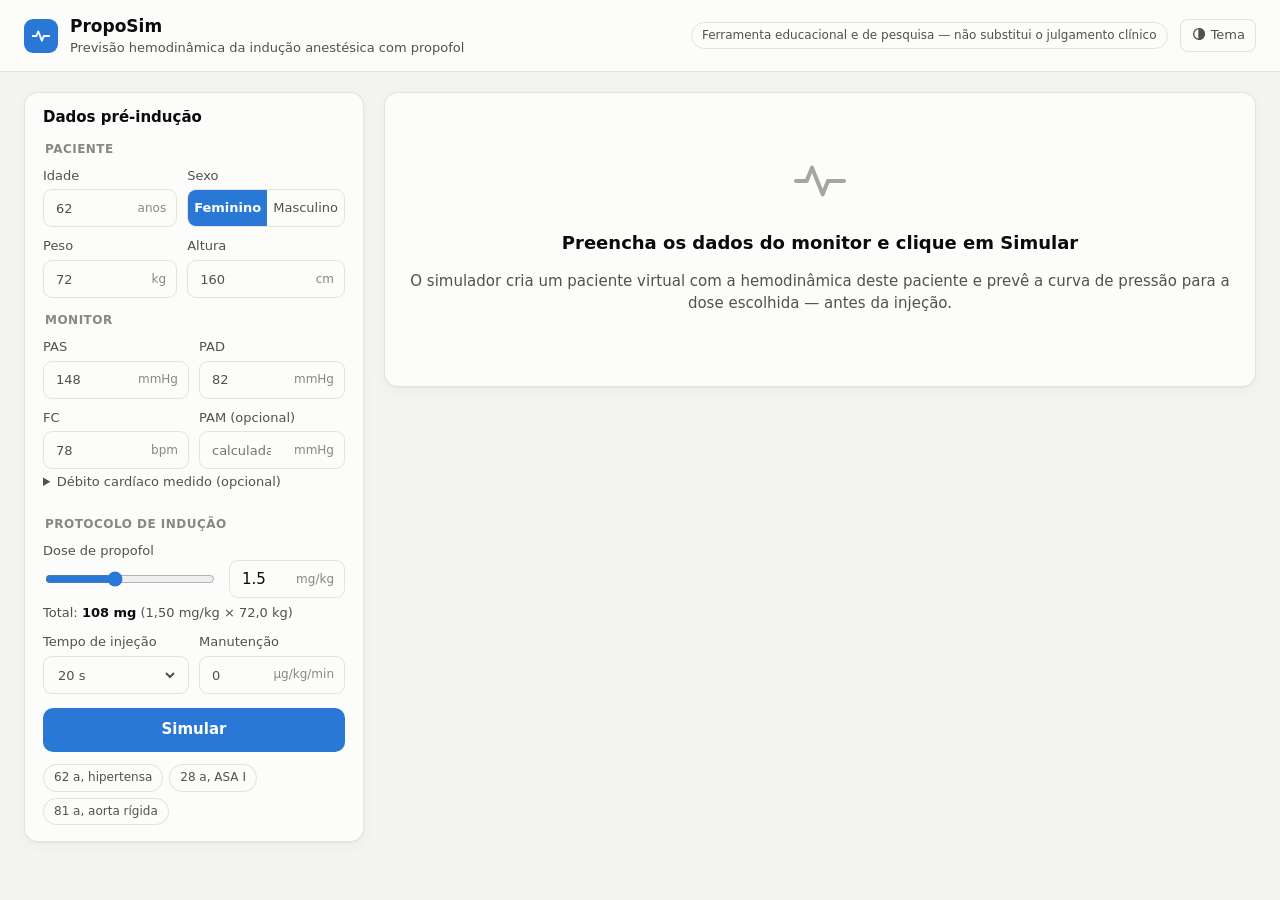
==== app/index.html @ cabe41b4 "Plataforma web PropoSim para uso clínico - plataforma(): servidor local (HTTP.jl, só 127.0.0.1) com " ====
<!doctype html>
<html lang="pt-BR">
<head>
<meta charset="utf-8">
<meta name="viewport" content="width=device-width, initial-scale=1">
<title>PropoSim — Indução com Propofol</title>
<style>
:root {
  color-scheme: light;
  --bg: #f4f5f2; --surface: #fcfcfb; --surface-2: #f0efec; --border: rgba(11,11,11,.10);
  --ink: #0b0b0b; --ink-2: #52514e; --muted: #898781; --grid: #e1e0d9; --axis: #c3c2b7;
  --s1: #2a78d6; --s2: #eb6834; --s3: #1baf7a; --s4: #6250d6; --band: rgba(42,120,214,.16);
  --band-pa: rgba(137,135,129,.16);
  --good: #0ca30c; --good-ink: #006300; --warn: #fab219; --warn-ink: #8a5a00; --serious: #ec835a;
  --crit: #d03b3b; --crit-ink: #a12424; --accent: #2a78d6; --accent-ink: #ffffff;
  --good-bg: rgba(12,163,12,.08); --warn-bg: rgba(250,178,25,.14); --crit-bg: rgba(208,59,59,.09);
  --shadow: 0 1px 2px rgba(0,0,0,.04), 0 4px 16px rgba(0,0,0,.04);
}
@media (prefers-color-scheme: dark) {
  :root:not([data-theme="light"]) {
    color-scheme: dark;
    --bg: #0d0d0d; --surface: #1a1a19; --surface-2: #232321; --border: rgba(255,255,255,.10);
    --ink: #f0efec; --ink-2: #c3c2b7; --muted: #898781; --grid: #2c2c2a; --axis: #383835;
    --s1: #3987e5; --s2: #d95926; --s3: #199e70; --s4: #9085e9; --band: rgba(57,135,229,.22);
    --band-pa: rgba(195,194,183,.10);
    --good-ink: #0ca30c; --warn-ink: #fab219; --crit-ink: #e66767; --accent: #3987e5;
    --good-bg: rgba(12,163,12,.14); --warn-bg: rgba(250,178,25,.12); --crit-bg: rgba(208,59,59,.16);
    --shadow: none;
  }
}
:root[data-theme="dark"] {
  color-scheme: dark;
  --bg: #0d0d0d; --surface: #1a1a19; --surface-2: #232321; --border: rgba(255,255,255,.10);
  --ink: #f0efec; --ink-2: #c3c2b7; --muted: #898781; --grid: #2c2c2a; --axis: #383835;
  --s1: #3987e5; --s2: #d95926; --s3: #199e70; --s4: #9085e9; --band: rgba(57,135,229,.22);
  --band-pa: rgba(195,194,183,.10);
  --good-ink: #0ca30c; --warn-ink: #fab219; --crit-ink: #e66767; --accent: #3987e5;
  --good-bg: rgba(12,163,12,.14); --warn-bg: rgba(250,178,25,.12); --crit-bg: rgba(208,59,59,.16);
  --shadow: none;
}
* { box-sizing: border-box; }
html, body { margin: 0; background: var(--bg); color: var(--ink);
  font: 15px/1.45 system-ui, -apple-system, "Segoe UI", Roboto, sans-serif; }
button, input, select { font: inherit; color: inherit; }
header.top { display: flex; align-items: center; gap: 12px; padding: 14px 24px;
  background: var(--surface); border-bottom: 1px solid var(--border); position: sticky; top: 0; z-index: 5; }
.logo { width: 34px; height: 34px; border-radius: 9px; background: var(--accent); display: grid; place-items: center; flex: none; }
.logo svg { width: 22px; height: 22px; }
header.top h1 { font-size: 17px; margin: 0; font-weight: 650; }
header.top .sub { font-size: 13px; color: var(--ink-2); }
.badge { margin-left: auto; font-size: 12px; color: var(--ink-2); border: 1px solid var(--border);
  padding: 4px 10px; border-radius: 999px; white-space: nowrap; }
.icon-btn { border: 1px solid var(--border); background: var(--surface); border-radius: 8px; padding: 6px 10px;
  cursor: pointer; color: var(--ink-2); font-size: 13px; }
.icon-btn:hover { background: var(--surface-2); }
.layout { display: grid; grid-template-columns: 340px minmax(0, 1fr); gap: 20px; padding: 20px 24px 40px;
  max-width: 1480px; margin: 0 auto; }
@media (max-width: 980px) { .layout { grid-template-columns: 1fr; padding: 16px; } .badge { display: none; }
  header.top { padding: 12px 16px; } .tema-txt { display: none; } #tema { margin-left: auto; } }
.card { background: var(--surface); border: 1px solid var(--border); border-radius: 14px; box-shadow: var(--shadow); }
.card > .hd { padding: 14px 18px 0; display: flex; align-items: baseline; gap: 10px; flex-wrap: wrap; }
.card > .hd h2 { font-size: 15px; margin: 0; font-weight: 650; }
.card > .hd .hint { font-size: 13px; color: var(--ink-2); }
.card > .bd { padding: 12px 18px 16px; }
aside.form { position: sticky; top: 78px; align-self: start; }
@media (max-width: 980px) { aside.form { position: static; } }
fieldset { border: 0; margin: 0 0 14px; padding: 0; }
legend { font-size: 12px; font-weight: 650; letter-spacing: .04em; text-transform: uppercase; color: var(--muted);
  margin-bottom: 8px; }
.grid2 { display: grid; grid-template-columns: 1fr 1fr; gap: 10px; }
label.f { display: flex; flex-direction: column; gap: 4px; font-size: 13px; color: var(--ink-2); }
.inp { display: flex; align-items: center; border: 1px solid var(--border); border-radius: 9px; background: var(--surface);
  padding: 0 10px; height: 38px; }
.inp:focus-within { outline: 2px solid var(--accent); outline-offset: -1px; }
.inp input, .inp select { border: 0; outline: 0; background: transparent; width: 100%; min-width: 0; height: 36px; }
.inp .u { color: var(--muted); font-size: 12px; padding-left: 6px; white-space: nowrap; }
.seg { display: grid; grid-template-columns: 1fr 1fr; border: 1px solid var(--border); border-radius: 9px; overflow: hidden; height: 38px; }
.seg button { border: 0; background: transparent; cursor: pointer; color: var(--ink-2); }
.seg button[aria-pressed="true"] { background: var(--accent); color: var(--accent-ink); font-weight: 600; }
.dose-row { display: flex; align-items: center; gap: 12px; }
.dose-row input[type=range] { flex: 1; accent-color: var(--accent); }
.dose-total { font-size: 13px; color: var(--ink-2); margin-top: 6px; }
.dose-total b { color: var(--ink); }
details.opt summary { cursor: pointer; font-size: 13px; color: var(--ink-2); margin: 4px 0 10px; }
.btn { width: 100%; height: 44px; border: 0; border-radius: 10px; background: var(--accent); color: var(--accent-ink);
  font-weight: 650; cursor: pointer; font-size: 15px; display: flex; align-items: center; justify-content: center; gap: 8px; }
.btn:hover { filter: brightness(1.05); }
.btn:disabled { opacity: .6; cursor: progress; }
.chips { display: flex; flex-wrap: wrap; gap: 6px; margin-top: 12px; }
.chip { border: 1px solid var(--border); background: var(--surface); border-radius: 999px; padding: 4px 10px;
  font-size: 12px; cursor: pointer; color: var(--ink-2); }
.chip:hover { background: var(--surface-2); }
.err { display: none; margin-top: 10px; padding: 10px 12px; border-radius: 9px; background: var(--crit-bg);
  color: var(--crit-ink); font-size: 13px; }
main { display: flex; flex-direction: column; gap: 16px; min-width: 0; }
.empty { padding: 56px 24px; text-align: center; color: var(--ink-2); }
.empty svg { width: 64px; height: 64px; opacity: .5; }
.empty h2 { color: var(--ink); font-size: 18px; margin: 10px 0 6px; }
.risk { display: flex; gap: 16px; align-items: center; padding: 16px 18px; border-radius: 14px; border: 1px solid var(--border); }
.risk.BAIXO { background: var(--good-bg); } .risk.MODERADO { background: var(--warn-bg); } .risk.ALTO { background: var(--crit-bg); }
.risk .ic { width: 46px; height: 46px; border-radius: 50%; display: grid; place-items: center; flex: none; }
.risk.BAIXO .ic { background: var(--good); } .risk.MODERADO .ic { background: var(--warn); } .risk.ALTO .ic { background: var(--crit); }
.risk .ic svg { width: 26px; height: 26px; }
.risk .lbl { font-size: 12px; text-transform: uppercase; letter-spacing: .05em; color: var(--ink-2); font-weight: 650; }
.risk .lvl { font-size: 22px; font-weight: 700; }
.risk.BAIXO .lvl { color: var(--good-ink); } .risk.MODERADO .lvl { color: var(--warn-ink); } .risk.ALTO .lvl { color: var(--crit-ink); }
.risk .txt { font-size: 15px; color: var(--ink); }
.risk .txt small { display: block; color: var(--ink-2); font-size: 13px; margin-top: 2px; }
.tiles { display: grid; grid-template-columns: repeat(5, minmax(0, 1fr)); gap: 12px; }
@media (max-width: 1200px) { .tiles { grid-template-columns: repeat(3, minmax(0, 1fr)); } }
@media (max-width: 560px) { .tiles { grid-template-columns: repeat(2, minmax(0, 1fr)); } }
.tile { background: var(--surface); border: 1px solid var(--border); border-radius: 12px; padding: 12px 14px; box-shadow: var(--shadow); }
.tile .k { font-size: 12px; color: var(--ink-2); }
.tile .v { font-size: 24px; font-weight: 650; margin-top: 2px; }
.tile .v small { font-size: 13px; font-weight: 500; color: var(--ink-2); }
.tile .s { font-size: 12px; color: var(--muted); margin-top: 2px; }
.loading-dots::after { content: "…"; animation: blink 1s infinite; }
@keyframes blink { 50% { opacity: .2; } }
.legend { display: flex; flex-wrap: wrap; gap: 14px; font-size: 12px; color: var(--ink-2); margin: 2px 0 6px; }
.legend span { display: inline-flex; align-items: center; gap: 6px; }
.sw { width: 14px; height: 3px; border-radius: 2px; display: inline-block; }
.sw.box { height: 10px; border-radius: 2px; }
.sw.dash { background: repeating-linear-gradient(90deg, currentColor 0 4px, transparent 4px 7px) !important; height: 2px; }
.chart { position: relative; width: 100%; }
.chart svg { display: block; width: 100%; overflow: visible; }
.tip { position: absolute; pointer-events: none; background: var(--surface); border: 1px solid var(--border);
  border-radius: 8px; padding: 8px 10px; font-size: 12px; box-shadow: 0 4px 16px rgba(0,0,0,.12); display: none;
  white-space: nowrap; z-index: 3; }
.tip b { font-weight: 650; } .tip .row { display: flex; align-items: center; gap: 6px; }
.grid2c { display: grid; grid-template-columns: 1fr 1fr; gap: 16px; }
@media (max-width: 760px) { .grid2c { grid-template-columns: 1fr; } }
table.doses { width: 100%; border-collapse: collapse; font-size: 13px; font-variant-numeric: tabular-nums; }
table.doses th { text-align: right; font-weight: 600; color: var(--ink-2); padding: 6px 8px; border-bottom: 1px solid var(--border); }
table.doses th:first-child, table.doses td:first-child { text-align: left; }
table.doses td { text-align: right; padding: 6px 8px; border-bottom: 1px solid var(--border); }
table.doses tr.sel td { background: var(--surface-2); font-weight: 600; }
table.doses tbody tr { cursor: pointer; } table.doses tbody tr:hover td { background: var(--surface-2); }
.pill { display: inline-flex; align-items: center; gap: 5px; font-size: 12px; font-weight: 600; }
.pill i { width: 8px; height: 8px; border-radius: 50%; display: inline-block; }
.pill.BAIXO i { background: var(--good); } .pill.MODERADO i { background: var(--warn); } .pill.ALTO i { background: var(--crit); }
.window { padding: 10px 12px; border-radius: 9px; background: var(--surface-2); font-size: 14px; margin-bottom: 10px; }
.mech { display: grid; grid-template-columns: repeat(3, minmax(0, 1fr)); gap: 10px; margin-bottom: 10px; }
@media (max-width: 760px) { .mech { grid-template-columns: 1fr; } }
.mech > div { border: 1px solid var(--border); border-radius: 10px; padding: 10px 12px; }
.mech .k { font-size: 12px; color: var(--ink-2); display: flex; align-items: center; gap: 6px; }
.mech .v { font-size: 20px; font-weight: 650; }
.mech .d { font-size: 12px; color: var(--muted); }
dl.params { display: grid; grid-template-columns: repeat(auto-fill, minmax(210px, 1fr)); gap: 8px 18px; margin: 0; font-size: 13px; }
dl.params div { display: flex; justify-content: space-between; gap: 8px; border-bottom: 1px dashed var(--border); padding: 4px 0; }
dl.params dt { color: var(--ink-2); } dl.params dd { margin: 0; font-weight: 600; font-variant-numeric: tabular-nums; }
.disclaimer { font-size: 12px; color: var(--ink-2); line-height: 1.5; }
.actions { display: flex; gap: 8px; flex-wrap: wrap; }
.hidden { display: none !important; }
.spin { width: 16px; height: 16px; border: 2px solid rgba(255,255,255,.4); border-top-color: #fff; border-radius: 50%;
  animation: rot .8s linear infinite; }
@keyframes rot { to { transform: rotate(360deg); } }
@media print {
  header.top .icon-btn, aside.form, .actions, .chips { display: none !important; }
  .layout { grid-template-columns: 1fr; padding: 0; }
  body { background: #fff; } .card, .tile { box-shadow: none; break-inside: avoid; }
}
</style>
</head>
<body>
<header class="top">
  <div class="logo" aria-hidden="true">
    <svg viewBox="0 0 24 24" fill="none" stroke="#fff" stroke-width="2" stroke-linecap="round" stroke-linejoin="round">
      <path d="M3 12h4l2-5 4 10 2-5h6"/></svg>
  </div>
  <div>
    <h1>PropoSim</h1>
    <div class="sub">Previsão hemodinâmica da indução anestésica com propofol</div>
  </div>
  <span class="badge">Ferramenta educacional e de pesquisa — não substitui o julgamento clínico</span>
  <button class="icon-btn" id="tema" title="Alternar tema claro/escuro" aria-label="Alternar tema claro/escuro">
    <svg viewBox="0 0 24 24" width="16" height="16" style="vertical-align:-3px" fill="none" stroke="currentColor" stroke-width="2">
      <circle cx="12" cy="12" r="8"/><path d="M12 4a8 8 0 0 1 0 16z" fill="currentColor"/></svg><span class="tema-txt"> Tema</span></button>
</header>

<div class="layout">
  <aside class="form card">
    <div class="hd"><h2>Dados pré-indução</h2></div>
    <form class="bd" id="form" autocomplete="off">
      <fieldset>
        <legend>Paciente</legend>
        <div class="grid2">
          <label class="f">Idade<div class="inp"><input id="idade" type="number" inputmode="decimal" min="18" max="95" step="1" value="62"><span class="u">anos</span></div></label>
          <label class="f">Sexo<div class="seg" role="group" aria-label="Sexo">
            <button type="button" data-sexo="F" aria-pressed="true">Feminino</button>
            <button type="button" data-sexo="M" aria-pressed="false">Masculino</button></div></label>
          <label class="f">Peso<div class="inp"><input id="peso" type="number" inputmode="decimal" min="35" max="200" step="0.5" value="72"><span class="u">kg</span></div></label>
          <label class="f">Altura<div class="inp"><input id="altura" type="number" inputmode="decimal" min="130" max="215" step="1" value="160"><span class="u">cm</span></div></label>
        </div>
      </fieldset>
      <fieldset>
        <legend>Monitor</legend>
        <div class="grid2">
          <label class="f">PAS<div class="inp"><input id="pas" type="number" inputmode="decimal" min="60" max="250" value="148"><span class="u">mmHg</span></div></label>
          <label class="f">PAD<div class="inp"><input id="pad" type="number" inputmode="decimal" min="30" max="150" value="82"><span class="u">mmHg</span></div></label>
          <label class="f">FC<div class="inp"><input id="fc" type="number" inputmode="decimal" min="35" max="160" value="78"><span class="u">bpm</span></div></label>
          <label class="f">PAM (opcional)<div class="inp"><input id="pam" type="number" inputmode="decimal" placeholder="calculada"><span class="u">mmHg</span></div></label>
        </div>
        <details class="opt"><summary>Débito cardíaco medido (opcional)</summary>
          <label class="f">DC<div class="inp"><input id="dc" type="number" inputmode="decimal" step="0.1" placeholder="estimado pela idade e superfície corporal"><span class="u">L/min</span></div></label>
        </details>
      </fieldset>
      <fieldset>
        <legend>Protocolo de indução</legend>
        <label class="f">Dose de propofol</label>
        <div class="dose-row">
          <input id="doseR" type="range" min="0.5" max="3" step="0.05" value="1.5" aria-label="Dose em mg/kg">
          <div class="inp" style="width:116px"><input id="dose" type="number" step="0.05" min="0.25" max="4" value="1.5"><span class="u">mg/kg</span></div>
        </div>
        <div class="dose-total" id="doseTotal"></div>
        <div class="grid2" style="margin-top:10px">
          <label class="f">Tempo de injeção<div class="inp"><select id="dur">
            <option value="10">10 s</option><option value="20" selected>20 s</option><option value="30">30 s</option>
            <option value="60">1 min</option><option value="120">2 min</option></select></div></label>
          <label class="f">Manutenção<div class="inp"><input id="manut" type="number" min="0" max="300" step="10" value="0"><span class="u">µg/kg/min</span></div></label>
        </div>
      </fieldset>
      <button class="btn" id="btn" type="submit"><span id="btnTxt">Simular</span></button>
      <div class="err" id="err" role="alert"></div>
      <div class="chips" aria-label="Exemplos">
        <button type="button" class="chip" data-ex="0">62 a, hipertensa</button>
        <button type="button" class="chip" data-ex="1">28 a, ASA I</button>
        <button type="button" class="chip" data-ex="2">81 a, aorta rígida</button>
      </div>
    </form>
  </aside>

  <main id="main">
    <section class="card empty" id="vazio">
      <svg viewBox="0 0 24 24" fill="none" stroke="currentColor" stroke-width="1.5" stroke-linecap="round" stroke-linejoin="round"><path d="M3 12h4l2-5 4 10 2-5h6"/></svg>
      <h2>Preencha os dados do monitor e clique em Simular</h2>
      <p>O simulador cria um paciente virtual com a hemodinâmica deste paciente e prevê a curva de pressão
        para a dose escolhida — antes da injeção.</p>
    </section>

    <div id="res" class="hidden" style="display:flex;flex-direction:column;gap:16px">
      <div class="risk" id="risk">
        <div class="ic" id="riskIc"></div>
        <div>
          <div class="lbl">Risco previsto de hipotensão</div>
          <div class="lvl" id="riskLvl"></div>
        </div>
        <div class="txt" id="riskTxt"></div>
      </div>

      <div class="tiles">
        <div class="tile"><div class="k">PAM: basal → mínima</div><div class="v" id="tNadir"></div><div class="s" id="tNadirS"></div></div>
        <div class="tile"><div class="k">Tempo com PAM &lt; 65</div><div class="v" id="t65"></div><div class="s" id="t65S"></div></div>
        <div class="tile"><div class="k">Chance de PAM &lt; 65</div><div class="v" id="p65"></div><div class="s">considerando a variabilidade entre pacientes</div></div>
        <div class="tile"><div class="k">Chance de PAM &lt; 55</div><div class="v" id="p55"></div><div class="s">limiar associado a lesão de órgãos</div></div>
        <div class="tile"><div class="k">Hipnose (BIS &lt; 60)</div><div class="v" id="tBis"></div><div class="s" id="tBisS"></div></div>
      </div>

      <section class="card">
        <div class="hd"><h2>Pressão arterial prevista</h2><span class="hint">20 minutos após o início do bolus · passe o mouse para ver os valores</span></div>
        <div class="bd">
          <div class="legend" id="legPA"></div>
          <div class="chart" id="chPA"></div>
        </div>
      </section>

      <div class="grid2c">
        <section class="card"><div class="hd"><h2>Frequência cardíaca</h2><span class="hint">bpm</span></div><div class="bd"><div class="chart" id="chFC"></div></div></section>
        <section class="card"><div class="hd"><h2>Débito cardíaco</h2><span class="hint">L/min</span></div><div class="bd"><div class="chart" id="chDC"></div></div></section>
        <section class="card"><div class="hd"><h2>Profundidade anestésica (BIS)</h2><span class="hint">faixa-alvo 40–60</span></div><div class="bd"><div class="chart" id="chBIS"></div></div></section>
        <section class="card"><div class="hd"><h2>Concentração de propofol</h2><span class="hint">µg/ml</span></div><div class="bd"><div class="legend" id="legCE"></div><div class="chart" id="chCE"></div></div></section>
      </div>

      <section class="card">
        <div class="hd"><h2>Comparar doses</h2><span class="hint">mesmo paciente, mesmo tempo de injeção · clique numa linha para simular</span></div>
        <div class="bd">
          <div id="dosesLoad" class="hint loading-dots">Calculando 11 doses</div>
          <div id="dosesOk" class="hidden">
            <div class="window" id="janela"></div>
            <div class="legend" id="legDose"></div>
            <div class="chart" id="chDose"></div>
            <table class="doses" id="tabDoses" style="margin-top:12px"><thead><tr>
              <th>Dose</th><th>Total</th><th>PAM mínima</th><th>Queda</th><th>PAM&lt;65</th><th>PAM&lt;55</th><th>BIS mín.</th><th>Risco</th>
            </tr></thead><tbody></tbody></table>
          </div>
        </div>
      </section>

      <section class="card">
        <div class="hd"><h2>Por que a pressão cai?</h2><span class="hint">os três efeitos do propofol no paciente virtual</span></div>
        <div class="bd">
          <div class="mech" id="mech"></div>
          <div class="legend" id="legMec"></div>
          <div class="chart" id="chMec"></div>
        </div>
      </section>

      <section class="card">
        <div class="hd"><h2>Paciente virtual</h2><span class="hint">parâmetros calibrados com os dados pré-indução</span></div>
        <div class="bd"><dl class="params" id="params"></dl></div>
      </section>

      <section class="card">
        <div class="bd">
          <div class="actions" style="margin-bottom:10px">
            <button class="icon-btn" id="print">Imprimir / salvar PDF</button>
            <button class="icon-btn" id="csv">Baixar curva (CSV)</button>
          </div>
          <p class="disclaimer"><b>Uso educacional e de pesquisa.</b> Modelo PK/PD (Schnider + Hill) acoplado a um
            Windkessel em malha fechada, calibrado com os dados acima. Ainda não validado com dados de pacientes;
            não considera opioides, laringoscopia, fluidos ou vasopressores. As chances de hipotensão refletem a
            variabilidade farmacológica entre pacientes. A decisão clínica é sempre do anestesiologista.</p>
        </div>
      </section>
    </div>
  </main>
</div>

<script>
"use strict";
const $ = id => document.getElementById(id);
const fmt = (x, d = 0) => x == null ? "—" : Number(x).toLocaleString("pt-BR", { minimumFractionDigits: d, maximumFractionDigits: d });
const css = v => getComputedStyle(document.documentElement).getPropertyValue(v).trim();

// ---------------------------------------------------------------- tema
(function () {
  let t = null; try { t = localStorage.getItem("proposim-tema"); } catch (e) {}
  if (t) document.documentElement.dataset.theme = t;
  $("tema").onclick = () => {
    const escuro = document.documentElement.dataset.theme === "dark" ||
      (!document.documentElement.dataset.theme && matchMedia("(prefers-color-scheme: dark)").matches);
    const novo = escuro ? "light" : "dark";
    document.documentElement.dataset.theme = novo;
    try { localStorage.setItem("proposim-tema", novo); } catch (e) {}
    if (ultimo) renderTudo();
  };
})();

// ---------------------------------------------------------------- formulário
let sexo = "F";
document.querySelectorAll("[data-sexo]").forEach(b => b.onclick = () => {
  sexo = b.dataset.sexo;
  document.querySelectorAll("[data-sexo]").forEach(o => o.setAttribute("aria-pressed", o === b));
});
function setSexo(s) { document.querySelector(`[data-sexo="${s}"]`).click(); }
function atualizaDose() {
  const d = +$("dose").value, p = +$("peso").value;
  $("doseTotal").innerHTML = p > 0 && d > 0 ? `Total: <b>${fmt(d * p)} mg</b> (${fmt(d, 2)} mg/kg × ${fmt(p, 1)} kg)` : "";
}
$("doseR").oninput = () => { $("dose").value = $("doseR").value; atualizaDose(); };
$("dose").oninput = () => { $("doseR").value = $("dose").value; atualizaDose(); };
$("peso").oninput = atualizaDose;
atualizaDose();

const EXEMPLOS = [
  { idade: 62, sexo: "F", peso: 72, altura: 160, pas: 148, pad: 82, fc: 78, dose: 1.5 },
  { idade: 28, sexo: "M", peso: 80, altura: 180, pas: 124, pad: 72, fc: 74, dose: 2.0 },
  { idade: 81, sexo: "M", peso: 64, altura: 168, pas: 168, pad: 76, fc: 64, dose: 1.5 },
];
document.querySelectorAll("[data-ex]").forEach(b => b.onclick = () => {
  const e = EXEMPLOS[+b.dataset.ex];
  for (const k of ["idade", "peso", "altura", "pas", "pad", "fc"]) $(k).value = e[k];
  $("pam").value = ""; $("dc").value = ""; $("dose").value = $("doseR").value = e.dose;
  setSexo(e.sexo); atualizaDose(); simular();
});

function coletar() {
  const v = id => $(id).value.trim();
  const p = { idade: v("idade"), sexo, peso: v("peso"), altura: v("altura"), pas: v("pas"), pad: v("pad"), fc: v("fc") };
  for (const k in p) if (p[k] === "") throw new Error("Preencha todos os campos do paciente e do monitor.");
  if (v("pam")) p.pam = v("pam");
  if (v("dc")) p.dc = v("dc");
  return { paciente: p, protocolo: { dose_mgkg: v("dose"), duracao_bolus_s: v("dur"), manutencao_ugkgmin: v("manut") || 0 } };
}

async function post(url, corpo) {
  const r = await fetch(url, { method: "POST", headers: { "Content-Type": "application/json" }, body: JSON.stringify(corpo) });
  const j = await r.json().catch(() => ({ erro: "Resposta inválida do servidor." }));
  if (!r.ok || j.erro) throw new Error(j.erro || "Erro no servidor.");
  return j;
}

// ---------------------------------------------------------------- simulação
let ultimo = null, inc = null, doses = null, pedido = 0;
$("form").onsubmit = e => { e.preventDefault(); simular(); };

async function simular() {
  const meu = ++pedido;
  $("err").style.display = "none";
  let corpo;
  try { corpo = coletar(); } catch (e) { mostraErro(e.message); return; }
  $("btn").disabled = true;
  $("btnTxt").innerHTML = '<span class="spin" style="display:inline-block;vertical-align:-3px"></span>&nbsp; Calculando…';
  try {
    const r = await post("/api/simular", corpo);
    if (meu !== pedido) return;
    ultimo = r; inc = null; doses = null; ultimo.corpo = corpo;
    $("vazio").classList.add("hidden"); $("res").classList.remove("hidden");
    $("dosesLoad").classList.remove("hidden"); $("dosesOk").classList.add("hidden");
    renderTudo();
  } catch (e) { if (meu === pedido) mostraErro(e.message); }
  finally { if (meu === pedido) { $("btn").disabled = false; $("btnTxt").textContent = "Simular"; } }
  if (meu !== pedido || !ultimo) return;
  try { const d = await post("/api/doses", corpo); if (meu === pedido) { doses = d; renderDoses(); } } catch (e) {}
  try { const i = await post("/api/incerteza", { ...corpo, n: 50 }); if (meu === pedido) { inc = i; renderTudo(); } } catch (e) {}
}
function mostraErro(m) { $("err").textContent = m; $("err").style.display = "block"; }

// ---------------------------------------------------------------- gráfico SVG
function ticks(a, b, n) {
  const span = b - a || 1, step0 = span / n, mag = Math.pow(10, Math.floor(Math.log10(step0)));
  const step = [1, 2, 2.5, 5, 10].map(m => m * mag).find(s => span / s <= n) || 10 * mag;
  const out = []; for (let v = Math.ceil(a / step) * step; v <= b + 1e-9; v += step) out.push(+v.toFixed(10));
  return out;
}
function nearest(xs, x) {
  let lo = 0, hi = xs.length - 1;
  while (hi - lo > 1) { const m = (lo + hi) >> 1; if (xs[m] < x) lo = m; else hi = m; }
  return Math.abs(xs[lo] - x) <= Math.abs(xs[hi] - x) ? lo : hi;
}
const NS = "http://www.w3.org/2000/svg";
function el(tag, attrs, parent) {
  const e = document.createElementNS(NS, tag);
  for (const k in attrs) e.setAttribute(k, attrs[k]);
  if (parent) parent.appendChild(e); return e;
}
function chart(box, cfg) {
  box.innerHTML = "";
  const W = Math.max(box.clientWidth, 280), H = cfg.h || 220, m = { l: 42, r: 14, t: 10, b: 30 };
  const svg = el("svg", { viewBox: `0 0 ${W} ${H}`, height: H, role: "img", "aria-label": cfg.aria || "" }, box);
  const all = [];
  (cfg.series || []).forEach(s => s.y.forEach(v => v != null && all.push(v)));
  (cfg.bands || []).forEach(b => { b.lo.forEach(v => v != null && all.push(v)); b.hi.forEach(v => v != null && all.push(v)); });
  (cfg.hlines || []).forEach(h => all.push(h.y));
  let y0 = cfg.yMin ?? Math.min(...all), y1 = cfg.yMax ?? Math.max(...all);
  if (cfg.yMin == null) y0 -= (y1 - y0) * 0.06; if (cfg.yMax == null) y1 += (y1 - y0) * 0.06;
  if (cfg.zero) y0 = Math.min(0, y0);
  const xs0 = cfg.xMin, xs1 = cfg.xMax;
  const X = v => m.l + (v - xs0) / (xs1 - xs0) * (W - m.l - m.r);
  const Y = v => H - m.b - (v - y0) / (y1 - y0) * (H - m.t - m.b);
  const g = el("g", {}, svg);
  for (const v of ticks(y0, y1, 5)) {
    el("line", { x1: m.l, x2: W - m.r, y1: Y(v), y2: Y(v), stroke: css("--grid"), "stroke-width": 1 }, g);
    el("text", { x: m.l - 6, y: Y(v) + 4, "text-anchor": "end", "font-size": 11, fill: css("--muted") }, g).textContent = fmt(v, cfg.yDec || 0);
  }
  for (const v of ticks(xs0, xs1, 8)) {
    el("text", { x: X(v), y: H - m.b + 16, "text-anchor": "middle", "font-size": 11, fill: css("--muted") }, g).textContent = fmt(v, cfg.xDec || 0);
  }
  el("line", { x1: m.l, x2: W - m.r, y1: H - m.b, y2: H - m.b, stroke: css("--axis") }, g);
  if (cfg.xLabel) el("text", { x: W - m.r, y: H - 2, "text-anchor": "end", "font-size": 11, fill: css("--ink-2") }, g).textContent = cfg.xLabel;
  (cfg.vbands || []).forEach(v => {
    el("rect", { x: X(v.x0), y: m.t, width: Math.max(X(v.x1) - X(v.x0), 0), height: H - m.t - m.b, fill: v.color, opacity: v.op || .12 }, g);
  });
  (cfg.hbands || []).forEach(v => {
    el("rect", { x: m.l, y: Y(v.y1), width: W - m.l - m.r, height: Y(v.y0) - Y(v.y1), fill: v.color, opacity: v.op || .12 }, g);
  });
  (cfg.bands || []).forEach(b => {
    let d = "", d2 = "";
    b.x.forEach((x, i) => { if (b.hi[i] != null) d += (d ? "L" : "M") + X(x) + "," + Y(b.hi[i]); });
    for (let i = b.x.length - 1; i >= 0; i--) if (b.lo[i] != null) d2 += "L" + X(b.x[i]) + "," + Y(b.lo[i]);
    el("path", { d: d + d2 + "Z", fill: b.color, stroke: "none" }, g);
  });
  (cfg.hlines || []).forEach(h => {
    el("line", { x1: m.l, x2: W - m.r, y1: Y(h.y), y2: Y(h.y), stroke: h.color, "stroke-width": 1.4, "stroke-dasharray": "5 4" }, g);
    if (h.label) el("text", { x: W - m.r - 2, y: Y(h.y) - 4, "text-anchor": "end", "font-size": 11, fill: css("--ink-2") }, g).textContent = h.label;
  });
  const clip = "c" + Math.random().toString(36).slice(2);
  el("rect", { x: m.l, y: m.t - 4, width: W - m.l - m.r, height: H - m.t - m.b + 8 }, el("clipPath", { id: clip }, svg));
  (cfg.series || []).forEach(s => {
    let d = ""; s.x.forEach((x, i) => { if (s.y[i] != null) d += (d && s.y[i - 1] != null ? "L" : "M") + X(x).toFixed(1) + "," + Y(s.y[i]).toFixed(1); });
    el("path", { d, fill: "none", stroke: s.color, "stroke-width": s.w || 2, "stroke-linejoin": "round", "clip-path": `url(#${clip})`,
      ...(s.dash ? { "stroke-dasharray": s.dash } : {}) }, g);
    if (s.marks) s.x.forEach((x, i) => el("circle", { cx: X(x), cy: Y(s.y[i]), r: 4, fill: s.color, stroke: css("--surface"), "stroke-width": 2 }, g));
  });
  // hover: linha vertical + pontos + caixa com os valores
  const cross = el("line", { y1: m.t, y2: H - m.b, stroke: css("--axis"), "stroke-width": 1, visibility: "hidden" }, svg);
  const dots = (cfg.series || []).map(s => el("circle", { r: s.color === "transparent" ? 0 : 4, fill: s.color, stroke: css("--surface"), "stroke-width": 2, visibility: "hidden" }, svg));
  const tip = document.createElement("div"); tip.className = "tip"; box.appendChild(tip);
  const hit = el("rect", { x: m.l, y: 0, width: W - m.l - m.r, height: H, fill: "transparent" }, svg);
  hit.addEventListener("mousemove", ev => {
    const r = svg.getBoundingClientRect(), px = (ev.clientX - r.left) * W / r.width;
    const xv = xs0 + (px - m.l) / (W - m.l - m.r) * (xs1 - xs0);
    let linhas = [], xx = null;
    (cfg.series || []).forEach((s, k) => {
      const i = nearest(s.x, xv); if (s.y[i] == null) return;
      xx = xx ?? s.x[i];
      dots[k].setAttribute("cx", X(s.x[i])); dots[k].setAttribute("cy", Y(s.y[i])); dots[k].setAttribute("visibility", "visible");
      linhas.push(`<div class="row"><span class="sw" style="background:${s.color}"></span>${s.label}: <b>${fmt(s.y[i], s.dec ?? 0)}</b>${s.unit ? " " + s.unit : ""}</div>`);
    });
    (cfg.bands || []).filter(b => b.label).forEach(b => {
      const i = nearest(b.x, xv); if (b.lo[i] == null) return;
      linhas.push(`<div class="row"><span class="sw box" style="background:${b.color}"></span>${b.label}: <b>${fmt(b.lo[i])}–${fmt(b.hi[i])}</b></div>`);
    });
    if (xx == null) return;
    cross.setAttribute("x1", X(xx)); cross.setAttribute("x2", X(xx)); cross.setAttribute("visibility", "visible");
    tip.innerHTML = `<div style="color:var(--ink-2);margin-bottom:4px">${cfg.xTip ? cfg.xTip(xx) : fmt(xx, 1)}</div>` + linhas.join("");
    tip.style.display = "block";
    const bx = X(xx) * r.width / W, tw = tip.offsetWidth;
    tip.style.left = (bx + 14 + tw > r.width ? bx - tw - 14 : bx + 14) + "px";
    tip.style.top = "8px";
  });
  hit.addEventListener("mouseleave", () => { tip.style.display = "none"; cross.setAttribute("visibility", "hidden"); dots.forEach(d => d.setAttribute("visibility", "hidden")); });
  if (cfg.onclick) { hit.style.cursor = "pointer"; hit.addEventListener("click", ev => {
    const r = svg.getBoundingClientRect(), px = (ev.clientX - r.left) * W / r.width;
    cfg.onclick(xs0 + (px - m.l) / (W - m.l - m.r) * (xs1 - xs0)); }); }
}
function legenda(box, itens) {
  box.innerHTML = itens.map(i => `<span><span class="sw ${i.tipo || ""}" style="background:${i.cor};color:${i.cor}"></span>${i.txt}</span>`).join("");
}

// ---------------------------------------------------------------- renderização
const ICONES = {
  BAIXO: '<svg viewBox="0 0 24 24" fill="none" stroke="#fff" stroke-width="3" stroke-linecap="round" stroke-linejoin="round"><path d="M5 12l5 5 9-10"/></svg>',
  MODERADO: '<svg viewBox="0 0 24 24" fill="none" stroke="#fff" stroke-width="3" stroke-linecap="round"><path d="M12 6v8M12 18h.01"/></svg>',
  ALTO: '<svg viewBox="0 0 24 24" fill="none" stroke="#fff" stroke-width="3" stroke-linecap="round"><path d="M12 6v8M12 18h.01"/></svg>',
};
const minTip = x => `${fmt(x, 1)} min após o bolus`;

function renderTudo() {
  const r = ultimo, mt = r.metricas, b = r.batimentos, s = r.sinais, v = r.virtual;
  const xmax = Math.max(...b.t);
  // risco
  $("risk").className = "risk " + mt.risco;
  $("riskIc").innerHTML = ICONES[mt.risco];
  $("riskLvl").textContent = mt.risco[0] + mt.risco.slice(1).toLowerCase();
  const dose = r.corpo.protocolo;
  $("riskTxt").innerHTML = `Com <b>${fmt(+dose.dose_mgkg, 2)} mg/kg (${fmt(r.dose_mg)} mg)</b>, a PAM prevista cai de
    <b>${fmt(mt.pam_basal)}</b> para <b>${fmt(mt.pam_nadir)} mmHg</b> em ${fmt(mt.t_nadir, 1)} min (−${fmt(mt.queda_pct)}%).
    <small>${mt.risco === "ALTO" ? "A curva típica cruza 55 mmHg." : mt.risco === "MODERADO"
      ? "Queda acima de 30% ou PAM abaixo de 65 mmHg por pelo menos 1 minuto." : "A curva típica fica acima de 65 mmHg, com queda menor que 30%."}
      ${inc ? ` Considerando a variabilidade entre pacientes, a PAM mínima fica entre ${fmt(inc.nadir_p05)} e ${fmt(inc.nadir_p95)} mmHg em 90% dos casos.` : ""}</small>`;
  // blocos
  $("tNadir").innerHTML = `${fmt(mt.pam_basal)} → ${fmt(mt.pam_nadir)} <small>mmHg</small>`;
  $("tNadirS").textContent = `em ${fmt(mt.t_nadir, 1)} min · PA mínima ${fmt(mt.pas_nadir)}/${fmt(mt.pad_nadir)}`;
  $("t65").innerHTML = `${fmt(mt.min_abaixo_65, 1)} <small>min</small>`;
  $("t65S").textContent = mt.min_abaixo_55 > 0 ? `${fmt(mt.min_abaixo_55, 1)} min abaixo de 55 mmHg` : "nenhum minuto abaixo de 55 mmHg";
  $("p65").innerHTML = inc ? `${fmt(100 * inc.prob65)}<small>%</small>` : '<small class="loading-dots">calculando</small>';
  $("p55").innerHTML = inc ? `${fmt(100 * inc.prob55)}<small>%</small>` : '<small class="loading-dots">calculando</small>';
  $("tBis").innerHTML = mt.t_hipnose != null ? `${fmt(mt.t_hipnose, 1)} <small>min</small>` : "não atingida";
  $("tBisS").textContent = `BIS mínimo ${fmt(mt.bis_min)} · ${fmt(mt.tempo_hipnose, 1)} min abaixo de 60`;

  // PA
  const S1 = css("--s1"), S2 = css("--s2"), S3 = css("--s3"), S4 = css("--s4");
  const bands = [{ x: b.t, lo: b.pad, hi: b.pas, color: css("--band-pa") }];
  const leg = [{ cor: S1, txt: "PAM prevista" }, { cor: css("--band-pa"), tipo: "box", txt: "PAS–PAD" }];
  if (inc) { bands.push({ x: inc.t, lo: inc.p05, hi: inc.p95, color: css("--band"), label: "PAM, faixa 90%" });
    leg.push({ cor: css("--band"), tipo: "box", txt: "faixa de 90% (variabilidade entre pacientes)" }); }
  leg.push({ cor: css("--serious"), tipo: "dash", txt: "65 mmHg" }, { cor: css("--crit"), tipo: "dash", txt: "55 mmHg" });
  legenda($("legPA"), leg);
  chart($("chPA"), { h: 300, xMin: Math.min(...b.t), xMax: xmax, xLabel: "minutos após o início do bolus", xTip: minTip,
    yMin: Math.min(40, ...b.pad.filter(x => x != null)) - 2, aria: "Curva de pressão arterial prevista",
    bands, series: [{ x: b.t, y: b.pam, color: S1, label: "PAM", unit: "mmHg", w: 2.5 },
                    { x: b.t, y: b.pas, color: "transparent", label: "PAS", unit: "mmHg" },
                    { x: b.t, y: b.pad, color: "transparent", label: "PAD", unit: "mmHg" }],
    hlines: [{ y: 65, color: css("--serious"), label: "65" }, { y: 55, color: css("--crit"), label: "55" }] });
  chart($("chFC"), { xMin: b.t[0], xMax: xmax, xTip: minTip, series: [{ x: b.t, y: b.fc, color: S1, label: "FC", unit: "bpm" }] });
  chart($("chDC"), { xMin: b.t[0], xMax: xmax, xTip: minTip, zero: true, yDec: 1, series: [{ x: b.t, y: b.dc, color: S1, label: "DC", unit: "L/min", dec: 2 }] });
  chart($("chBIS"), { xMin: s.t[0], xMax: xmax, xTip: minTip, yMin: 0, yMax: 100, hbands: [{ y0: 40, y1: 60, color: css("--muted"), op: .14 }],
    series: [{ x: s.t, y: s.bis, color: S1, label: "BIS" }] });
  const ceMax = Math.max(6, 1.4 * Math.max(...s.ceb));
  legenda($("legCE"), [{ cor: S1, txt: "plasma" }, { cor: S2, txt: "cérebro (hipnose)" }, { cor: S3, txt: "vasos (pressão)" }]);
  chart($("chCE"), { xMin: s.t[0], xMax: xmax, xTip: minTip, yMin: 0, yMax: ceMax, yDec: 0,
    series: [{ x: s.t, y: s.cp.map(c => Math.min(c, ceMax)), color: S1, label: "plasma", unit: "µg/ml", dec: 1 },
             { x: s.t, y: s.ceb, color: S2, label: "cérebro", unit: "µg/ml", dec: 1 },
             { x: s.t, y: s.ceh, color: S3, label: "vasos", unit: "µg/ml", dec: 1 }] });
  // mecanismos
  $("mech").innerHTML = [
    ["Vasodilatação", "resistência vascular", mt.tpr_nadir_pct, S1],
    ["Depressão miocárdica", "contratilidade", mt.contr_nadir_pct, S2],
    ["Venodilatação", "volume que enche o coração", mt.vest_nadir_pct, S3]].map(([t, d, p, c]) =>
    `<div><div class="k"><span class="sw" style="background:${c}"></span>${t}</div><div class="v">${p > 0 ? "+" : ""}${fmt(p)}%</div><div class="d">${d}, no momento da PAM mínima</div></div>`).join("");
  legenda($("legMec"), [{ cor: S1, txt: "resistência vascular" }, { cor: S2, txt: "contratilidade" }, { cor: S3, txt: "volume estressado" }]);
  chart($("chMec"), { xMin: s.t[0], xMax: xmax, xTip: minTip, xLabel: "minutos após o início do bolus",
    hlines: [{ y: 0, color: css("--axis") }],
    series: [{ x: s.t, y: s.tpr, color: S1, label: "resistência", unit: "%" },
             { x: s.t, y: s.contr, color: S2, label: "contratilidade", unit: "%" },
             { x: s.t, y: s.vest, color: S3, label: "volume estressado", unit: "%" }] });
  // paciente virtual
  const P = [["PA reproduzida", `${fmt(v.pas)}/${fmt(v.pad)} (PAM ${fmt(v.pam)})`],
    ["PA na aorta", `${fmt(v.pas_aorta)}/${fmt(v.pad_aorta)} mmHg`],
    ["Débito cardíaco", `${fmt(v.dc, 2)} L/min${v.dc_estimado ? " (estimado)" : ""}`],
    ["Volume sistólico", `${fmt(v.vs)} ml`],
    ["Resistência periférica (TPR)", `${fmt(v.tpr, 3)} mmHg·s/ml`],
    ["Complacência arterial (AC)", `${fmt(v.ac, 2)} ml/mmHg`],
    ["Constante τ = TPR·AC", `${fmt(v.tau, 2)} s`],
    ["C sistólica / diastólica", `${fmt(v.cs, 2)} / ${fmt(v.cd, 1)} ml/mmHg`],
    ["Pressão média de enchimento", `${fmt(v.pms, 1)} mmHg`],
    ["Volume circulante", `${fmt(v.volume)} ml`],
    ["Massa magra / sup. corporal", `${fmt(v.lbm, 1)} kg / ${fmt(v.bsa, 2)} m²`],
    ["Schnider V1 / V2 / Cl1", `${fmt(v.v1, 2)} L / ${fmt(v.v2, 1)} L / ${fmt(v.cl1, 2)} L/min`],
    ["Equilíbrio vascular (t½)", `${fmt(v.t12_vascular, 1)} min`],
    ["Calibração", v.convergiu ? "convergiu" : "não convergiu — interpretar com cautela"]];
  $("params").innerHTML = P.map(([k, x]) => `<div><dt>${k}</dt><dd>${x}</dd></div>`).join("");
  if (doses) renderDoses();
}

function renderDoses() {
  const d = doses, j = d.janela, atual = +ultimo.corpo.protocolo.dose_mgkg;
  $("dosesLoad").classList.add("hidden"); $("dosesOk").classList.remove("hidden");
  $("janela").innerHTML = j.existe
    ? `<b>Faixa de dose sugerida pelo modelo: ${fmt(j.dose_min, 2)} a ${fmt(j.dose_max, 2)} mg/kg</b>
       (${fmt(j.dose_min * +ultimo.corpo.paciente.peso)}–${fmt(j.dose_max * +ultimo.corpo.paciente.peso)} mg) —
       a menor dose leva o BIS abaixo de 60; a maior mantém a PAM mínima ≥ 65 mmHg.`
    : `<b>Nenhuma dose desta faixa produz hipnose mantendo a PAM ≥ 65 mmHg</b> com este tempo de injeção.
       Considere titular a dose, coindução, otimização volêmica ou vasopressor.`;
  const x = d.doses.map(o => o.dose), S1 = css("--s1");
  legenda($("legDose"), [{ cor: S1, txt: "PAM mínima prevista" }, { cor: css("--good"), tipo: "box", txt: "faixa sugerida" },
    { cor: css("--serious"), tipo: "dash", txt: "65 mmHg" }, { cor: css("--crit"), tipo: "dash", txt: "55 mmHg" }]);
  chart($("chDose"), { h: 220, xMin: x[0], xMax: x[x.length - 1], xDec: 2, xLabel: "dose (mg/kg) · clique para simular",
    xTip: v => `${fmt(v, 2)} mg/kg`, onclick: v => { const dd = Math.round(v * 4) / 4; $("dose").value = $("doseR").value = dd; atualizaDose(); simular(); },
    vbands: j.existe ? [{ x0: j.dose_min, x1: j.dose_max, color: css("--good"), op: .12 }] : [],
    vbands2: [], series: [{ x, y: d.doses.map(o => o.pam_nadir), color: S1, label: "PAM mínima", unit: "mmHg", marks: true }],
    hlines: [{ y: 65, color: css("--serious"), label: "65" }, { y: 55, color: css("--crit"), label: "55" }] });
  const tb = $("tabDoses").querySelector("tbody");
  tb.innerHTML = d.doses.map(o => `<tr data-d="${o.dose}" class="${Math.abs(o.dose - atual) < 1e-6 ? "sel" : ""}">
    <td>${fmt(o.dose, 2)} mg/kg</td><td>${fmt(o.mg)} mg</td><td>${fmt(o.pam_nadir)} mmHg</td><td>${fmt(o.queda_pct)}%</td>
    <td>${fmt(o.min_abaixo_65, 1)} min</td><td>${fmt(o.min_abaixo_55, 1)} min</td><td>${fmt(o.bis_min)}</td>
    <td><span class="pill ${o.risco}"><i></i>${o.risco[0] + o.risco.slice(1).toLowerCase()}</span></td></tr>`).join("");
  tb.querySelectorAll("tr").forEach(tr => tr.onclick = () => {
    $("dose").value = $("doseR").value = tr.dataset.d; atualizaDose(); simular(); window.scrollTo({ top: 0, behavior: "smooth" }); });
}

// ---------------------------------------------------------------- ações
$("print").onclick = () => window.print();
$("csv").onclick = () => {
  const b = ultimo.batimentos;
  let txt = "t_min;PAS;PAD;PAM;FC;DC\n";
  b.t.forEach((t, i) => txt += [t, b.pas[i], b.pad[i], b.pam[i], b.fc[i], b.dc[i]].map(x => String(x).replace(".", ",")).join(";") + "\n");
  const a = document.createElement("a");
  a.href = URL.createObjectURL(new Blob([txt], { type: "text/csv" })); a.download = "curva_prevista.csv"; a.click();
};
// ?exemplo=0|1|2 abre já simulando um exemplo (demonstrações)
const ex = new URLSearchParams(location.search).get("exemplo");
if (ex !== null && EXEMPLOS[+ex]) document.querySelector(`[data-ex="${+ex}"]`).click();
let rt; window.addEventListener("resize", () => { clearTimeout(rt); rt = setTimeout(() => ultimo && renderTudo(), 150); });
</script>
</body>
</html>
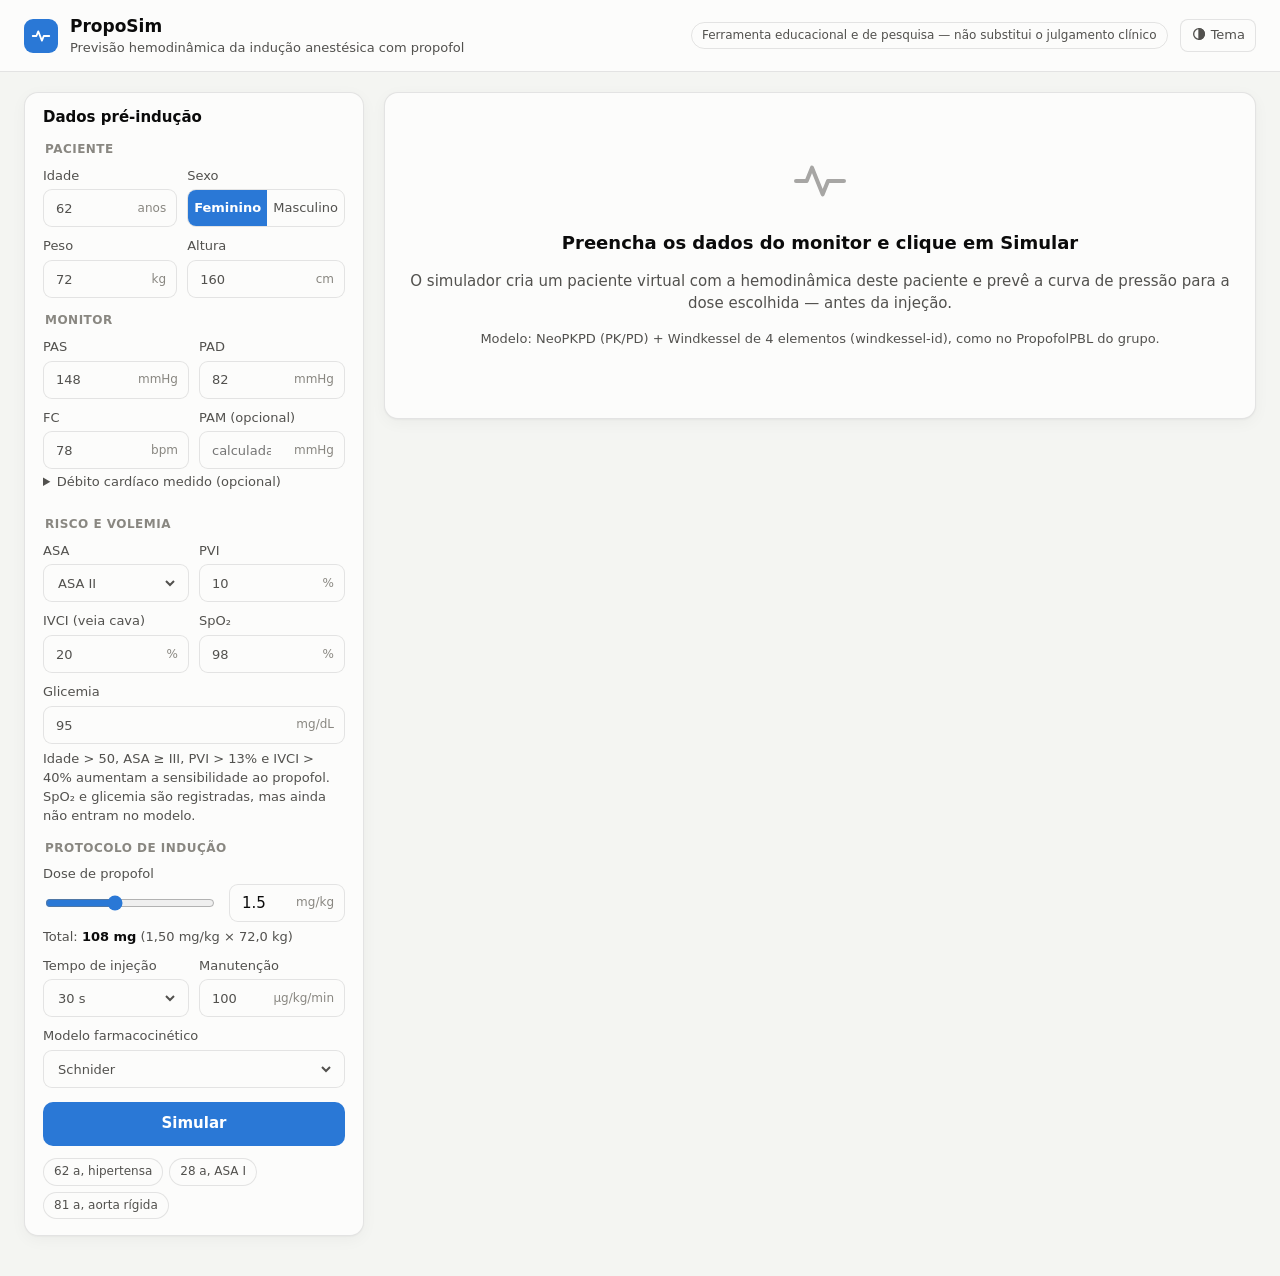
==== commit 1141cc0e: "Modelo passa a seguir o PropofolPBL do grupo (NeoPKPD + windkessel-id) - PK/PD do propofol pelo NeoP" ====
--- a/app/index.html
+++ b/app/index.html
@@ -201,8 +201,21 @@
           <label class="f">PAM (opcional)<div class="inp"><input id="pam" type="number" inputmode="decimal" placeholder="calculada"><span class="u">mmHg</span></div></label>
         </div>
         <details class="opt"><summary>Débito cardíaco medido (opcional)</summary>
-          <label class="f">DC<div class="inp"><input id="dc" type="number" inputmode="decimal" step="0.1" placeholder="estimado pela idade e superfície corporal"><span class="u">L/min</span></div></label>
+          <label class="f">DC<div class="inp"><input id="dc" type="number" inputmode="decimal" step="0.1" placeholder="estimado: 3,0 L/min/m² × sup. corporal"><span class="u">L/min</span></div></label>
         </details>
+      </fieldset>
+      <fieldset>
+        <legend>Risco e volemia</legend>
+        <div class="grid2">
+          <label class="f">ASA<div class="inp"><select id="asa">
+            <option value="1">ASA I</option><option value="2" selected>ASA II</option><option value="3">ASA III</option>
+            <option value="4">ASA IV</option><option value="5">ASA V</option></select></div></label>
+          <label class="f">PVI<div class="inp"><input id="pvi" type="number" inputmode="decimal" min="0" max="60" value="10"><span class="u">%</span></div></label>
+          <label class="f">IVCI (veia cava)<div class="inp"><input id="ivci" type="number" inputmode="decimal" min="0" max="100" value="20"><span class="u">%</span></div></label>
+          <label class="f">SpO₂<div class="inp"><input id="spo2" type="number" inputmode="decimal" min="70" max="100" value="98"><span class="u">%</span></div></label>
+        </div>
+        <label class="f" style="margin-top:10px">Glicemia<div class="inp"><input id="glicemia" type="number" inputmode="decimal" min="40" max="500" value="95"><span class="u">mg/dL</span></div></label>
+        <div class="dose-total" style="margin-top:6px">Idade &gt; 50, ASA ≥ III, PVI &gt; 13% e IVCI &gt; 40% aumentam a sensibilidade ao propofol. SpO₂ e glicemia são registradas, mas ainda não entram no modelo.</div>
       </fieldset>
       <fieldset>
         <legend>Protocolo de indução</legend>
@@ -214,10 +227,12 @@
         <div class="dose-total" id="doseTotal"></div>
         <div class="grid2" style="margin-top:10px">
           <label class="f">Tempo de injeção<div class="inp"><select id="dur">
-            <option value="10">10 s</option><option value="20" selected>20 s</option><option value="30">30 s</option>
+            <option value="10">10 s</option><option value="20">20 s</option><option value="30" selected>30 s</option>
             <option value="60">1 min</option><option value="120">2 min</option></select></div></label>
-          <label class="f">Manutenção<div class="inp"><input id="manut" type="number" min="0" max="300" step="10" value="0"><span class="u">µg/kg/min</span></div></label>
-        </div>
+          <label class="f">Manutenção<div class="inp"><input id="manut" type="number" min="0" max="300" step="10" value="100"><span class="u">µg/kg/min</span></div></label>
+        </div>
+        <label class="f" style="margin-top:10px">Modelo farmacocinético<div class="inp"><select id="modelo">
+          <option value="schnider" selected>Schnider</option><option value="marsh">Marsh</option></select></div></label>
       </fieldset>
       <button class="btn" id="btn" type="submit"><span id="btnTxt">Simular</span></button>
       <div class="err" id="err" role="alert"></div>
@@ -235,6 +250,7 @@
       <h2>Preencha os dados do monitor e clique em Simular</h2>
       <p>O simulador cria um paciente virtual com a hemodinâmica deste paciente e prevê a curva de pressão
         para a dose escolhida — antes da injeção.</p>
+      <p style="font-size:13px">Modelo: NeoPKPD (PK/PD) + Windkessel de 4 elementos (windkessel-id), como no PropofolPBL do grupo.</p>
     </section>
 
     <div id="res" class="hidden" style="display:flex;flex-direction:column;gap:16px">
@@ -267,7 +283,7 @@
         <section class="card"><div class="hd"><h2>Frequência cardíaca</h2><span class="hint">bpm</span></div><div class="bd"><div class="chart" id="chFC"></div></div></section>
         <section class="card"><div class="hd"><h2>Débito cardíaco</h2><span class="hint">L/min</span></div><div class="bd"><div class="chart" id="chDC"></div></div></section>
         <section class="card"><div class="hd"><h2>Profundidade anestésica (BIS)</h2><span class="hint">faixa-alvo 40–60</span></div><div class="bd"><div class="chart" id="chBIS"></div></div></section>
-        <section class="card"><div class="hd"><h2>Concentração de propofol</h2><span class="hint">µg/ml</span></div><div class="bd"><div class="legend" id="legCE"></div><div class="chart" id="chCE"></div></div></section>
+        <section class="card"><div class="hd"><h2>Concentração de propofol</h2><span class="hint">µg/ml · NeoPKPD</span></div><div class="bd"><div class="legend" id="legCE"></div><div class="chart" id="chCE"></div></div></section>
       </div>
 
       <section class="card">
@@ -286,7 +302,7 @@
       </section>
 
       <section class="card">
-        <div class="hd"><h2>Por que a pressão cai?</h2><span class="hint">os três efeitos do propofol no paciente virtual</span></div>
+        <div class="hd"><h2>Por que a pressão cai?</h2><span class="hint">os três efeitos do propofol no modelo (Emax sigmoide sobre Rp, VS e FC)</span></div>
         <div class="bd">
           <div class="mech" id="mech"></div>
           <div class="legend" id="legMec"></div>
@@ -305,10 +321,11 @@
             <button class="icon-btn" id="print">Imprimir / salvar PDF</button>
             <button class="icon-btn" id="csv">Baixar curva (CSV)</button>
           </div>
-          <p class="disclaimer"><b>Uso educacional e de pesquisa.</b> Modelo PK/PD (Schnider + Hill) acoplado a um
-            Windkessel em malha fechada, calibrado com os dados acima. Ainda não validado com dados de pacientes;
-            não considera opioides, laringoscopia, fluidos ou vasopressores. As chances de hipotensão refletem a
-            variabilidade farmacológica entre pacientes. A decisão clínica é sempre do anestesiologista.</p>
+          <p class="disclaimer"><b>Uso educacional e de pesquisa.</b> PK/PD do propofol pelo NeoPKPD (Schnider ou Marsh,
+            BIS de Eleveld) acoplada a um Windkessel de 4 elementos (windkessel-id, Stergiopulos 1999), seguindo o modelo
+            PropofolPBL do grupo. Os parâmetros do efeito hemodinâmico e da sensibilidade são ilustrativos e ainda não foram
+            ajustados nem validados com dados de pacientes; o modelo não considera opioides, laringoscopia, fluidos ou
+            vasopressores. A decisão clínica é sempre do anestesiologista.</p>
         </div>
       </section>
     </div>
@@ -352,13 +369,13 @@
 atualizaDose();
 
 const EXEMPLOS = [
-  { idade: 62, sexo: "F", peso: 72, altura: 160, pas: 148, pad: 82, fc: 78, dose: 1.5 },
-  { idade: 28, sexo: "M", peso: 80, altura: 180, pas: 124, pad: 72, fc: 74, dose: 2.0 },
-  { idade: 81, sexo: "M", peso: 64, altura: 168, pas: 168, pad: 76, fc: 64, dose: 1.5 },
+  { idade: 62, sexo: "F", peso: 72, altura: 160, pas: 148, pad: 82, fc: 78, asa: 2, pvi: 12, ivci: 25, dose: 1.5 },
+  { idade: 28, sexo: "M", peso: 80, altura: 180, pas: 124, pad: 72, fc: 74, asa: 1, pvi: 9, ivci: 15, dose: 2.0 },
+  { idade: 81, sexo: "M", peso: 64, altura: 168, pas: 168, pad: 76, fc: 64, asa: 3, pvi: 18, ivci: 45, dose: 1.5 },
 ];
 document.querySelectorAll("[data-ex]").forEach(b => b.onclick = () => {
   const e = EXEMPLOS[+b.dataset.ex];
-  for (const k of ["idade", "peso", "altura", "pas", "pad", "fc"]) $(k).value = e[k];
+  for (const k of ["idade", "peso", "altura", "pas", "pad", "fc", "asa", "pvi", "ivci"]) $(k).value = e[k];
   $("pam").value = ""; $("dc").value = ""; $("dose").value = $("doseR").value = e.dose;
   setSexo(e.sexo); atualizaDose(); simular();
 });
@@ -369,7 +386,9 @@
   for (const k in p) if (p[k] === "") throw new Error("Preencha todos os campos do paciente e do monitor.");
   if (v("pam")) p.pam = v("pam");
   if (v("dc")) p.dc = v("dc");
-  return { paciente: p, protocolo: { dose_mgkg: v("dose"), duracao_bolus_s: v("dur"), manutencao_ugkgmin: v("manut") || 0 } };
+  for (const k of ["asa", "pvi", "ivci", "spo2", "glicemia"]) if (v(k)) p[k] = v(k);
+  return { paciente: p, protocolo: { dose_mgkg: v("dose"), duracao_bolus_s: v("dur"), manutencao_ugkgmin: v("manut") || 0,
+                                     modelo_pk: v("modelo") } };
 }
 
 async function post(url, corpo) {
@@ -401,7 +420,7 @@
   finally { if (meu === pedido) { $("btn").disabled = false; $("btnTxt").textContent = "Simular"; } }
   if (meu !== pedido || !ultimo) return;
   try { const d = await post("/api/doses", corpo); if (meu === pedido) { doses = d; renderDoses(); } } catch (e) {}
-  try { const i = await post("/api/incerteza", { ...corpo, n: 50 }); if (meu === pedido) { inc = i; renderTudo(); } } catch (e) {}
+  try { const i = await post("/api/incerteza", { ...corpo, n: 100 }); if (meu === pedido) { inc = i; renderTudo(); } } catch (e) {}
 }
 function mostraErro(m) { $("err").textContent = m; $("err").style.display = "block"; }
 
@@ -556,39 +575,38 @@
   chart($("chDC"), { xMin: b.t[0], xMax: xmax, xTip: minTip, zero: true, yDec: 1, series: [{ x: b.t, y: b.dc, color: S1, label: "DC", unit: "L/min", dec: 2 }] });
   chart($("chBIS"), { xMin: s.t[0], xMax: xmax, xTip: minTip, yMin: 0, yMax: 100, hbands: [{ y0: 40, y1: 60, color: css("--muted"), op: .14 }],
     series: [{ x: s.t, y: s.bis, color: S1, label: "BIS" }] });
-  const ceMax = Math.max(6, 1.4 * Math.max(...s.ceb));
-  legenda($("legCE"), [{ cor: S1, txt: "plasma" }, { cor: S2, txt: "cérebro (hipnose)" }, { cor: S3, txt: "vasos (pressão)" }]);
+  const ceMax = Math.max(6, 1.4 * Math.max(...s.ce));
+  legenda($("legCE"), [{ cor: S1, txt: "plasma (Cp)" }, { cor: S2, txt: "sítio efetor (Ce)" }]);
   chart($("chCE"), { xMin: s.t[0], xMax: xmax, xTip: minTip, yMin: 0, yMax: ceMax, yDec: 0,
-    series: [{ x: s.t, y: s.cp.map(c => Math.min(c, ceMax)), color: S1, label: "plasma", unit: "µg/ml", dec: 1 },
-             { x: s.t, y: s.ceb, color: S2, label: "cérebro", unit: "µg/ml", dec: 1 },
-             { x: s.t, y: s.ceh, color: S3, label: "vasos", unit: "µg/ml", dec: 1 }] });
+    series: [{ x: s.t, y: s.cp.map(c => Math.min(c, ceMax)), color: S1, label: "Cp", unit: "µg/ml", dec: 1 },
+             { x: s.t, y: s.ce, color: S2, label: "Ce", unit: "µg/ml", dec: 1 }] });
   // mecanismos
   $("mech").innerHTML = [
-    ["Vasodilatação", "resistência vascular", mt.tpr_nadir_pct, S1],
-    ["Depressão miocárdica", "contratilidade", mt.contr_nadir_pct, S2],
-    ["Venodilatação", "volume que enche o coração", mt.vest_nadir_pct, S3]].map(([t, d, p, c]) =>
+    ["Vasodilatação", "resistência periférica (Rp)", mt.rp_nadir_pct, S1],
+    ["Depressão miocárdica / pré-carga", "volume sistólico", mt.vs_nadir_pct, S2],
+    ["Cronotropismo", "frequência cardíaca", mt.fc_nadir_pct, S3]].map(([t, d, p, c]) =>
     `<div><div class="k"><span class="sw" style="background:${c}"></span>${t}</div><div class="v">${p > 0 ? "+" : ""}${fmt(p)}%</div><div class="d">${d}, no momento da PAM mínima</div></div>`).join("");
-  legenda($("legMec"), [{ cor: S1, txt: "resistência vascular" }, { cor: S2, txt: "contratilidade" }, { cor: S3, txt: "volume estressado" }]);
-  chart($("chMec"), { xMin: s.t[0], xMax: xmax, xTip: minTip, xLabel: "minutos após o início do bolus",
+  legenda($("legMec"), [{ cor: S1, txt: "resistência periférica" }, { cor: S2, txt: "volume sistólico" }, { cor: S3, txt: "frequência cardíaca" }]);
+  chart($("chMec"), { xMin: b.t[0], xMax: xmax, xTip: minTip, xLabel: "minutos após o início do bolus",
     hlines: [{ y: 0, color: css("--axis") }],
-    series: [{ x: s.t, y: s.tpr, color: S1, label: "resistência", unit: "%" },
-             { x: s.t, y: s.contr, color: S2, label: "contratilidade", unit: "%" },
-             { x: s.t, y: s.vest, color: S3, label: "volume estressado", unit: "%" }] });
+    series: [{ x: b.t, y: b.rp, color: S1, label: "resistência", unit: "%" },
+             { x: b.t, y: b.vs, color: S2, label: "volume sistólico", unit: "%" },
+             { x: b.t, y: b.fcp, color: S3, label: "FC", unit: "%" }] });
   // paciente virtual
-  const P = [["PA reproduzida", `${fmt(v.pas)}/${fmt(v.pad)} (PAM ${fmt(v.pam)})`],
-    ["PA na aorta", `${fmt(v.pas_aorta)}/${fmt(v.pad_aorta)} mmHg`],
+  const P = [["PA do modelo", `${fmt(v.pas)}/${fmt(v.pad)} (PAM ${fmt(v.pam)}) mmHg`],
     ["Débito cardíaco", `${fmt(v.dc, 2)} L/min${v.dc_estimado ? " (estimado)" : ""}`],
     ["Volume sistólico", `${fmt(v.vs)} ml`],
-    ["Resistência periférica (TPR)", `${fmt(v.tpr, 3)} mmHg·s/ml`],
-    ["Complacência arterial (AC)", `${fmt(v.ac, 2)} ml/mmHg`],
-    ["Constante τ = TPR·AC", `${fmt(v.tau, 2)} s`],
-    ["C sistólica / diastólica", `${fmt(v.cs, 2)} / ${fmt(v.cd, 1)} ml/mmHg`],
-    ["Pressão média de enchimento", `${fmt(v.pms, 1)} mmHg`],
-    ["Volume circulante", `${fmt(v.volume)} ml`],
-    ["Massa magra / sup. corporal", `${fmt(v.lbm, 1)} kg / ${fmt(v.bsa, 2)} m²`],
-    ["Schnider V1 / V2 / Cl1", `${fmt(v.v1, 2)} L / ${fmt(v.v2, 1)} L / ${fmt(v.cl1, 2)} L/min`],
-    ["Equilíbrio vascular (t½)", `${fmt(v.t12_vascular, 1)} min`],
-    ["Calibração", v.convergiu ? "convergiu" : "não convergiu — interpretar com cautela"]];
+    ["Rp (resistência periférica)", `${fmt(v.rp, 3)} mmHg·s/ml`],
+    ["C (complacência arterial)", `${fmt(v.c, 2)} ml/mmHg`],
+    ["Rc (impedância característica)", `${fmt(v.rc, 3)} mmHg·s/ml`],
+    ["L (inertância)", `${fmt(v.l, 4)} mmHg·s²/ml`],
+    ["Constante τ = Rp·C", `${fmt(v.tau, 2)} s`],
+    ["Sensibilidade ao propofol (s)", `${fmt(v.s, 2)}×`],
+    ["IMC / massa magra", `${fmt(v.imc, 1)} kg/m² / ${fmt(v.lbm, 1)} kg`],
+    [`PK ${v.modelo_pk}: CL / V1 / V2 / V3`, `${fmt(v.cl, 2)} / ${fmt(v.v1, 2)} / ${fmt(v.v2, 1)} / ${fmt(v.v3)}`],
+    ["ke0 (sítio efetor)", `${fmt(v.ke0, 3)} /min`],
+    ["Ce50 do BIS (Eleveld, idade)", `${fmt(v.ce50_bis, 2)} µg/ml`],
+    ["Calibração", v.convergiu ? "PAM e pressão de pulso reproduzidas" : "pressão de pulso não atingida — interpretar com cautela"]];
   $("params").innerHTML = P.map(([k, x]) => `<div><dt>${k}</dt><dd>${x}</dd></div>`).join("");
   if (doses) renderDoses();
 }
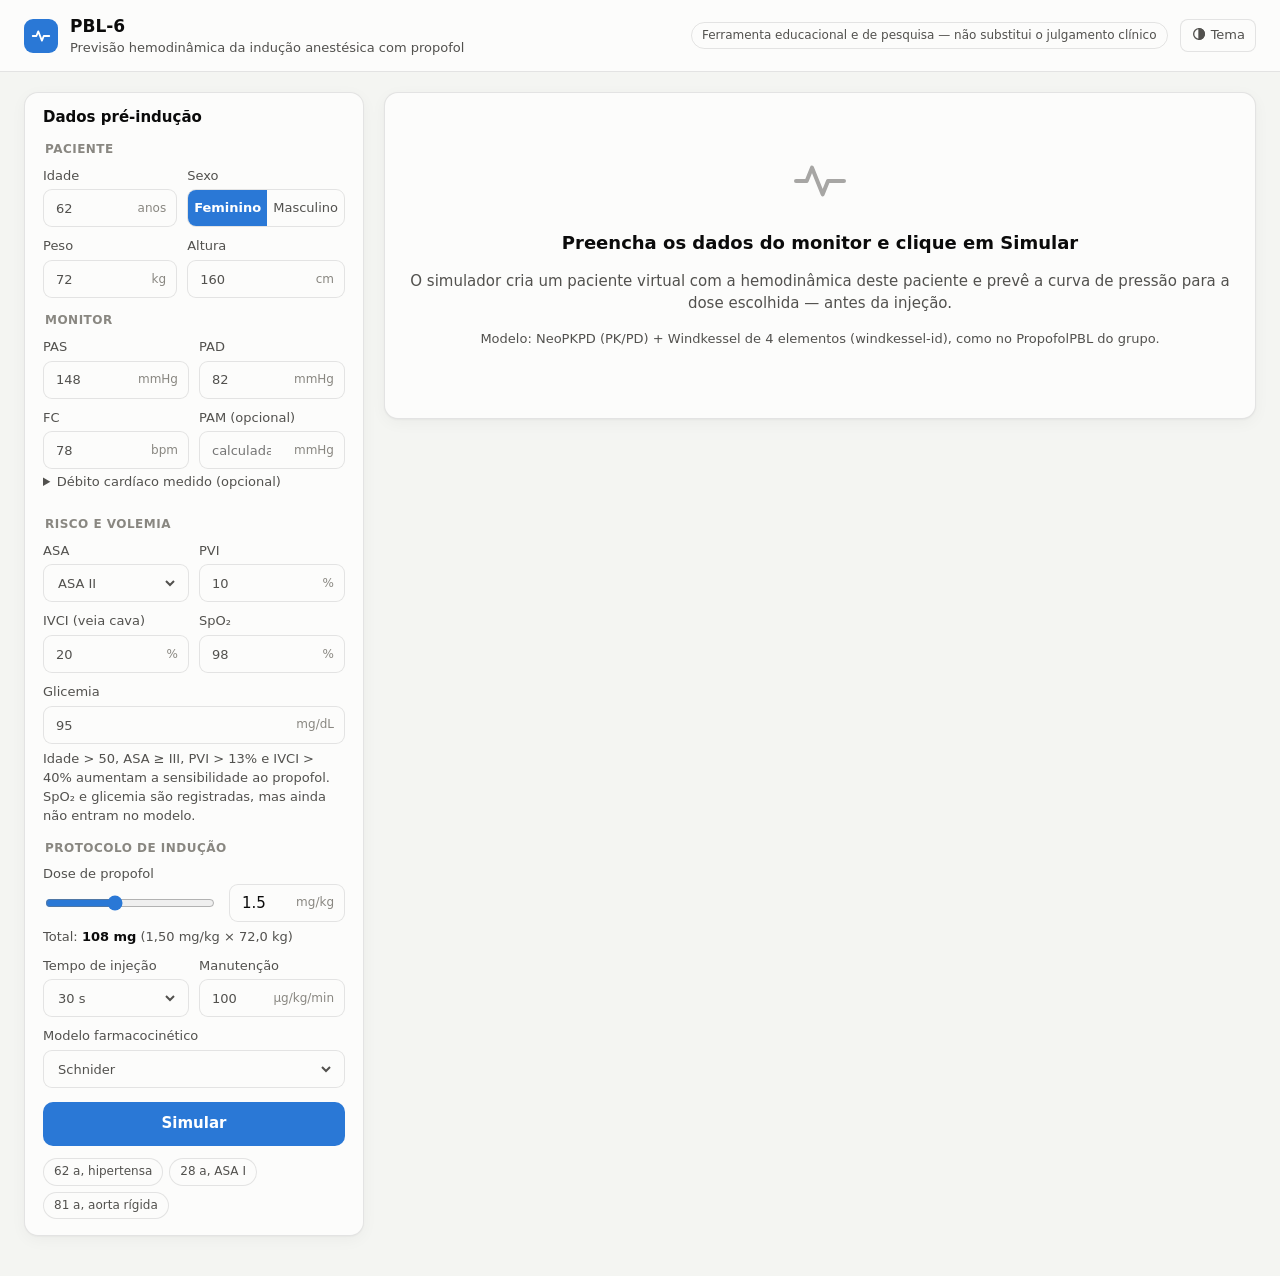
==== commit 406fa2d7: "Manual igual ao editado pelo grupo; plataforma sem o nome PropoSim - MANUAL.md segue a versao revisa" ====
--- a/app/index.html
+++ b/app/index.html
@@ -3,7 +3,7 @@
 <head>
 <meta charset="utf-8">
 <meta name="viewport" content="width=device-width, initial-scale=1">
-<title>PropoSim — Indução com Propofol</title>
+<title>PBL-6 — Indução com Propofol</title>
 <style>
 :root {
   color-scheme: light;
@@ -168,7 +168,7 @@
       <path d="M3 12h4l2-5 4 10 2-5h6"/></svg>
   </div>
   <div>
-    <h1>PropoSim</h1>
+    <h1>PBL-6</h1>
     <div class="sub">Previsão hemodinâmica da indução anestésica com propofol</div>
   </div>
   <span class="badge">Ferramenta educacional e de pesquisa — não substitui o julgamento clínico</span>
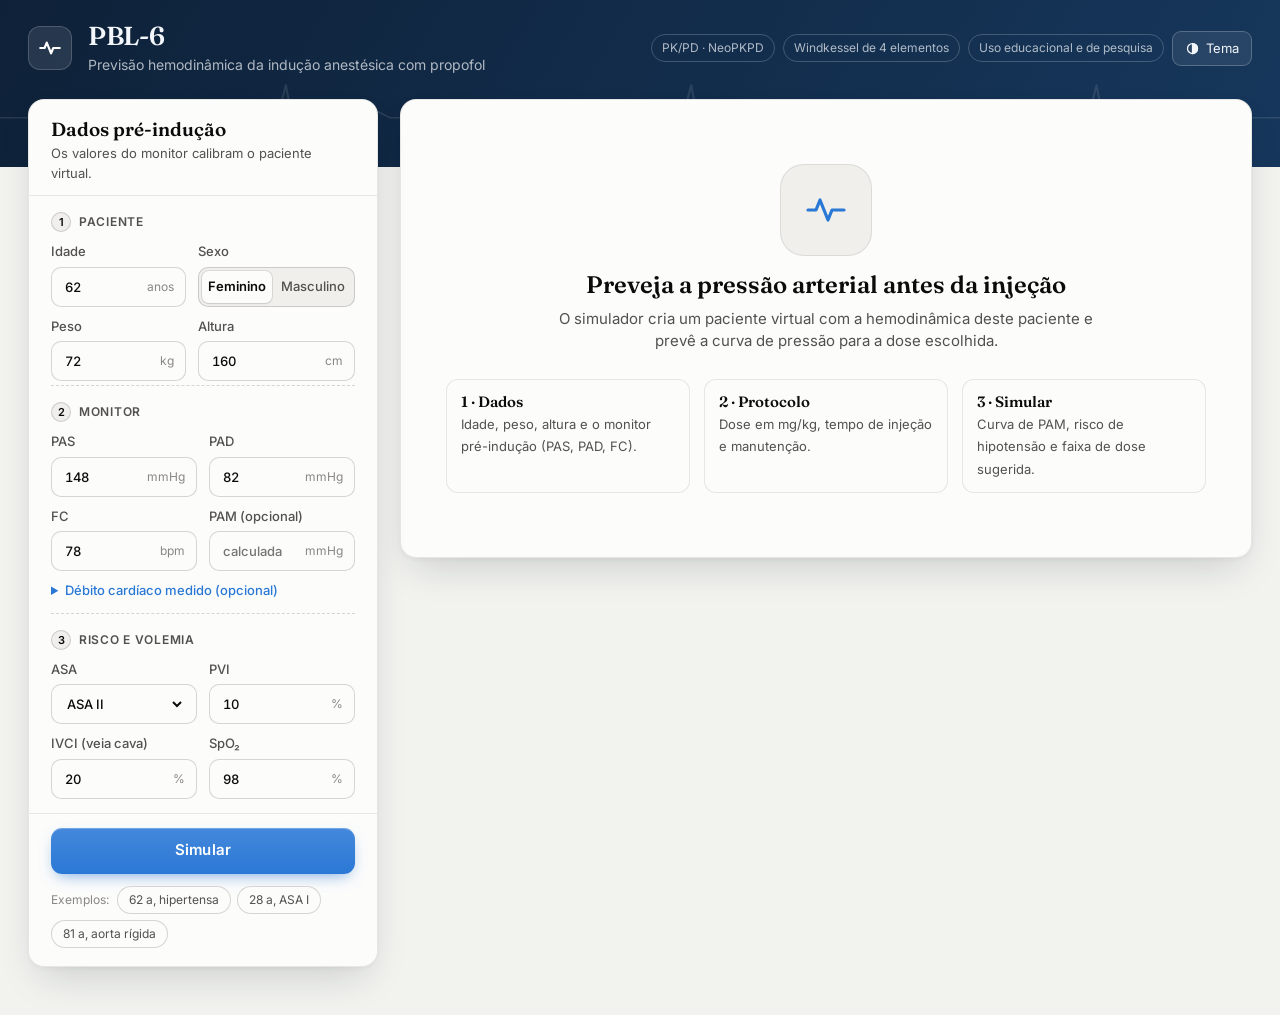
==== commit eca89a94: "Plataforma com visual novo - cabecalho em faixa escura, tipografia Fraunces + Inter (com fallback   " ====
--- a/app/index.html
+++ b/app/index.html
@@ -4,185 +4,283 @@
 <meta charset="utf-8">
 <meta name="viewport" content="width=device-width, initial-scale=1">
 <title>PBL-6 — Indução com Propofol</title>
+<link rel="preconnect" href="https://fonts.googleapis.com">
+<link rel="preconnect" href="https://fonts.gstatic.com" crossorigin>
+<link href="https://fonts.googleapis.com/css2?family=Fraunces:opsz,wght@9..144,500;9..144,600&family=Inter:wght@400;500;600;700&display=swap" rel="stylesheet">
 <style>
 :root {
   color-scheme: light;
-  --bg: #f4f5f2; --surface: #fcfcfb; --surface-2: #f0efec; --border: rgba(11,11,11,.10);
-  --ink: #0b0b0b; --ink-2: #52514e; --muted: #898781; --grid: #e1e0d9; --axis: #c3c2b7;
-  --s1: #2a78d6; --s2: #eb6834; --s3: #1baf7a; --s4: #6250d6; --band: rgba(42,120,214,.16);
-  --band-pa: rgba(137,135,129,.16);
+  --f-display: "Fraunces", "Iowan Old Style", Georgia, "Times New Roman", serif;
+  --f-ui: "Inter", system-ui, -apple-system, "Segoe UI", Roboto, sans-serif;
+  --bg: #f2f3ef; --surface: #fcfcfb; --surface-2: #f0efec; --surface-3: #e7e6e0; --border: rgba(11,11,11,.09);
+  --border-2: rgba(11,11,11,.16);
+  --ink: #0b0b0b; --ink-2: #52514e; --muted: #898781; --grid: #e6e5df; --axis: #c3c2b7;
+  --s1: #2a78d6; --s2: #eb6834; --s3: #1baf7a; --band: rgba(42,120,214,.16);
+  --band-pa: rgba(137,135,129,.15);
   --good: #0ca30c; --good-ink: #006300; --warn: #fab219; --warn-ink: #8a5a00; --serious: #ec835a;
   --crit: #d03b3b; --crit-ink: #a12424; --accent: #2a78d6; --accent-ink: #ffffff;
-  --good-bg: rgba(12,163,12,.08); --warn-bg: rgba(250,178,25,.14); --crit-bg: rgba(208,59,59,.09);
-  --shadow: 0 1px 2px rgba(0,0,0,.04), 0 4px 16px rgba(0,0,0,.04);
+  --good-bg: rgba(12,163,12,.08); --warn-bg: rgba(250,178,25,.13); --crit-bg: rgba(208,59,59,.08);
+  --hero: #0e2138; --hero-2: #16375c; --hero-ink: #f3f6fa; --hero-ink-2: rgba(243,246,250,.70);
+  --shadow: 0 1px 2px rgba(16,24,40,.04), 0 8px 24px -8px rgba(16,24,40,.10);
+  --shadow-lg: 0 2px 4px rgba(16,24,40,.04), 0 18px 40px -12px rgba(16,24,40,.18);
 }
 @media (prefers-color-scheme: dark) {
   :root:not([data-theme="light"]) {
     color-scheme: dark;
-    --bg: #0d0d0d; --surface: #1a1a19; --surface-2: #232321; --border: rgba(255,255,255,.10);
-    --ink: #f0efec; --ink-2: #c3c2b7; --muted: #898781; --grid: #2c2c2a; --axis: #383835;
-    --s1: #3987e5; --s2: #d95926; --s3: #199e70; --s4: #9085e9; --band: rgba(57,135,229,.22);
+    --bg: #0d0d0d; --surface: #1a1a19; --surface-2: #232321; --surface-3: #2c2c2a; --border: rgba(255,255,255,.09);
+    --border-2: rgba(255,255,255,.16);
+    --ink: #f0efec; --ink-2: #c3c2b7; --muted: #898781; --grid: #2c2c2a; --axis: #45453f;
+    --s1: #3987e5; --s2: #d95926; --s3: #199e70; --band: rgba(57,135,229,.22);
     --band-pa: rgba(195,194,183,.10);
-    --good-ink: #0ca30c; --warn-ink: #fab219; --crit-ink: #e66767; --accent: #3987e5;
-    --good-bg: rgba(12,163,12,.14); --warn-bg: rgba(250,178,25,.12); --crit-bg: rgba(208,59,59,.16);
-    --shadow: none;
+    --good-ink: #2fbf2f; --warn-ink: #fab219; --crit-ink: #e66767; --accent: #3987e5;
+    --good-bg: rgba(12,163,12,.13); --warn-bg: rgba(250,178,25,.11); --crit-bg: rgba(208,59,59,.15);
+    --hero: #0a1626; --hero-2: #10263f;
+    --shadow: none; --shadow-lg: none;
   }
 }
 :root[data-theme="dark"] {
   color-scheme: dark;
-  --bg: #0d0d0d; --surface: #1a1a19; --surface-2: #232321; --border: rgba(255,255,255,.10);
-  --ink: #f0efec; --ink-2: #c3c2b7; --muted: #898781; --grid: #2c2c2a; --axis: #383835;
-  --s1: #3987e5; --s2: #d95926; --s3: #199e70; --s4: #9085e9; --band: rgba(57,135,229,.22);
+  --bg: #0d0d0d; --surface: #1a1a19; --surface-2: #232321; --surface-3: #2c2c2a; --border: rgba(255,255,255,.09);
+  --border-2: rgba(255,255,255,.16);
+  --ink: #f0efec; --ink-2: #c3c2b7; --muted: #898781; --grid: #2c2c2a; --axis: #45453f;
+  --s1: #3987e5; --s2: #d95926; --s3: #199e70; --band: rgba(57,135,229,.22);
   --band-pa: rgba(195,194,183,.10);
-  --good-ink: #0ca30c; --warn-ink: #fab219; --crit-ink: #e66767; --accent: #3987e5;
-  --good-bg: rgba(12,163,12,.14); --warn-bg: rgba(250,178,25,.12); --crit-bg: rgba(208,59,59,.16);
-  --shadow: none;
+  --good-ink: #2fbf2f; --warn-ink: #fab219; --crit-ink: #e66767; --accent: #3987e5;
+  --good-bg: rgba(12,163,12,.13); --warn-bg: rgba(250,178,25,.11); --crit-bg: rgba(208,59,59,.15);
+  --hero: #0a1626; --hero-2: #10263f;
+  --shadow: none; --shadow-lg: none;
 }
 * { box-sizing: border-box; }
 html, body { margin: 0; background: var(--bg); color: var(--ink);
-  font: 15px/1.45 system-ui, -apple-system, "Segoe UI", Roboto, sans-serif; }
+  font: 15px/1.5 var(--f-ui); -webkit-font-smoothing: antialiased; }
 button, input, select { font: inherit; color: inherit; }
-header.top { display: flex; align-items: center; gap: 12px; padding: 14px 24px;
-  background: var(--surface); border-bottom: 1px solid var(--border); position: sticky; top: 0; z-index: 5; }
-.logo { width: 34px; height: 34px; border-radius: 9px; background: var(--accent); display: grid; place-items: center; flex: none; }
-.logo svg { width: 22px; height: 22px; }
-header.top h1 { font-size: 17px; margin: 0; font-weight: 650; }
-header.top .sub { font-size: 13px; color: var(--ink-2); }
-.badge { margin-left: auto; font-size: 12px; color: var(--ink-2); border: 1px solid var(--border);
-  padding: 4px 10px; border-radius: 999px; white-space: nowrap; }
-.icon-btn { border: 1px solid var(--border); background: var(--surface); border-radius: 8px; padding: 6px 10px;
-  cursor: pointer; color: var(--ink-2); font-size: 13px; }
+.num { font-variant-numeric: tabular-nums; }
+
+/* ---------------------------------------------------------------- cabeçalho */
+.hero { position: relative; overflow: hidden; color: var(--hero-ink);
+  background: linear-gradient(120deg, var(--hero) 0%, var(--hero-2) 100%); padding: 22px 28px 92px; }
+.hero .ecg { position: absolute; inset: auto 0 22px 0; width: 100%; height: 70px; opacity: .10; pointer-events: none; }
+.hero-in { position: relative; max-width: 1480px; margin: 0 auto; display: flex; align-items: center; gap: 16px; flex-wrap: wrap; }
+.logo { width: 44px; height: 44px; border-radius: 12px; display: grid; place-items: center; flex: none;
+  background: rgba(255,255,255,.10); border: 1px solid rgba(255,255,255,.18); }
+.logo svg { width: 26px; height: 26px; }
+.hero-in > div:nth-child(2) { flex: 1 1 260px; min-width: 0; }
+.hero h1 { font: 600 26px/1.1 var(--f-display); margin: 0; letter-spacing: -.01em; }
+.hero .sub { font-size: 14px; color: var(--hero-ink-2); margin-top: 3px; }
+.hero .tags { display: flex; gap: 8px; flex-wrap: wrap; margin-left: auto; align-items: center; }
+.tag { font-size: 12px; color: var(--hero-ink-2); border: 1px solid rgba(255,255,255,.20); padding: 4px 10px;
+  border-radius: 999px; white-space: nowrap; }
+.hero .icon-btn { background: rgba(255,255,255,.08); border-color: rgba(255,255,255,.22); color: var(--hero-ink); }
+.hero .icon-btn:hover { background: rgba(255,255,255,.16); }
+.icon-btn { border: 1px solid var(--border-2); background: var(--surface); border-radius: 9px; padding: 7px 12px;
+  cursor: pointer; color: var(--ink-2); font-size: 13px; display: inline-flex; align-items: center; gap: 6px; }
 .icon-btn:hover { background: var(--surface-2); }
-.layout { display: grid; grid-template-columns: 340px minmax(0, 1fr); gap: 20px; padding: 20px 24px 40px;
-  max-width: 1480px; margin: 0 auto; }
-@media (max-width: 980px) { .layout { grid-template-columns: 1fr; padding: 16px; } .badge { display: none; }
-  header.top { padding: 12px 16px; } .tema-txt { display: none; } #tema { margin-left: auto; } }
-.card { background: var(--surface); border: 1px solid var(--border); border-radius: 14px; box-shadow: var(--shadow); }
-.card > .hd { padding: 14px 18px 0; display: flex; align-items: baseline; gap: 10px; flex-wrap: wrap; }
-.card > .hd h2 { font-size: 15px; margin: 0; font-weight: 650; }
+.icon-btn svg { width: 15px; height: 15px; }
+
+/* ---------------------------------------------------------------- layout */
+.layout { display: grid; grid-template-columns: 350px minmax(0, 1fr); gap: 22px; padding: 0 28px 48px;
+  max-width: 1536px; margin: -68px auto 0; position: relative; }
+@media (max-width: 1020px) { .layout { grid-template-columns: 1fr; padding: 0 16px 32px; }
+  .hero { padding: 18px 16px 84px; } .hero .tags .tag { display: none; } }
+.card { background: var(--surface); border: 1px solid var(--border); border-radius: 16px; box-shadow: var(--shadow); }
+.card > .hd { padding: 18px 22px 0; display: flex; align-items: baseline; gap: 12px; flex-wrap: wrap; }
+.card > .hd .idx { font: 600 12px/1 var(--f-ui); color: var(--muted); letter-spacing: .08em; }
+.card > .hd h2 { font: 600 18px/1.25 var(--f-display); margin: 0; letter-spacing: -.005em; }
 .card > .hd .hint { font-size: 13px; color: var(--ink-2); }
-.card > .bd { padding: 12px 18px 16px; }
-aside.form { position: sticky; top: 78px; align-self: start; }
-@media (max-width: 980px) { aside.form { position: static; } }
-fieldset { border: 0; margin: 0 0 14px; padding: 0; }
-legend { font-size: 12px; font-weight: 650; letter-spacing: .04em; text-transform: uppercase; color: var(--muted);
-  margin-bottom: 8px; }
-.grid2 { display: grid; grid-template-columns: 1fr 1fr; gap: 10px; }
-label.f { display: flex; flex-direction: column; gap: 4px; font-size: 13px; color: var(--ink-2); }
-.inp { display: flex; align-items: center; border: 1px solid var(--border); border-radius: 9px; background: var(--surface);
-  padding: 0 10px; height: 38px; }
-.inp:focus-within { outline: 2px solid var(--accent); outline-offset: -1px; }
-.inp input, .inp select { border: 0; outline: 0; background: transparent; width: 100%; min-width: 0; height: 36px; }
-.inp .u { color: var(--muted); font-size: 12px; padding-left: 6px; white-space: nowrap; }
-.seg { display: grid; grid-template-columns: 1fr 1fr; border: 1px solid var(--border); border-radius: 9px; overflow: hidden; height: 38px; }
-.seg button { border: 0; background: transparent; cursor: pointer; color: var(--ink-2); }
-.seg button[aria-pressed="true"] { background: var(--accent); color: var(--accent-ink); font-weight: 600; }
+.card > .bd { padding: 14px 22px 20px; }
+.sec-note { font-size: 13px; color: var(--ink-2); margin: -4px 0 10px; }
+
+/* ---------------------------------------------------------------- formulário */
+aside.form { position: sticky; top: 16px; align-self: start; box-shadow: var(--shadow-lg); max-height: calc(100vh - 32px);
+  display: flex; flex-direction: column; }
+aside.form form { display: flex; flex-direction: column; flex: 1; min-height: 0; }
+aside.form .form-bd { overflow: auto; flex: 1; min-height: 0; padding: 0 22px 8px; }
+@media (max-width: 1020px) { aside.form { position: static; max-height: none; } aside.form .form-bd { overflow: visible; } }
+.form-hd { padding: 18px 22px 12px; border-bottom: 1px solid var(--border); }
+.form-hd h2 { font: 600 19px/1.2 var(--f-display); margin: 0; }
+.form-hd p { margin: 4px 0 0; font-size: 13px; color: var(--ink-2); }
+fieldset { border: 0; margin: 0; padding: 16px 0 4px; }
+fieldset + fieldset { border-top: 1px dashed var(--border-2); }
+legend { display: flex; align-items: center; gap: 8px; font-size: 12px; font-weight: 600; letter-spacing: .06em;
+  text-transform: uppercase; color: var(--ink-2); padding: 0; margin-bottom: 10px; float: left; width: 100%; }
+legend + * { clear: both; }
+legend .n { width: 20px; height: 20px; border-radius: 50%; display: grid; place-items: center; font-size: 11px;
+  background: var(--surface-2); border: 1px solid var(--border-2); color: var(--ink); letter-spacing: 0; }
+.grid2 { display: grid; grid-template-columns: 1fr 1fr; gap: 10px 12px; }
+label.f { display: flex; flex-direction: column; gap: 5px; font-size: 13px; color: var(--ink-2); font-weight: 500; }
+.inp { display: flex; align-items: center; border: 1px solid var(--border-2); border-radius: 10px; background: var(--surface);
+  padding: 0 11px; height: 40px; transition: border-color .15s, box-shadow .15s; }
+.inp:hover { border-color: var(--axis); }
+.inp:focus-within { border-color: var(--accent); box-shadow: 0 0 0 3px color-mix(in srgb, var(--accent) 22%, transparent); }
+.inp input, .inp select { border: 0; outline: 0; background: transparent; width: 100%; min-width: 0; height: 38px;
+  font-variant-numeric: tabular-nums; font-weight: 500; color: var(--ink); }
+.inp .u { color: var(--muted); font-size: 12px; padding-left: 6px; white-space: nowrap; font-weight: 400; }
+.seg { display: grid; grid-template-columns: 1fr 1fr; border: 1px solid var(--border-2); border-radius: 10px; overflow: hidden;
+  height: 40px; padding: 3px; gap: 3px; background: var(--surface-2); }
+.seg button { border: 0; background: transparent; cursor: pointer; color: var(--ink-2); border-radius: 7px; font-size: 13px; }
+.seg button[aria-pressed="true"] { background: var(--surface); color: var(--ink); font-weight: 600;
+  box-shadow: 0 1px 2px rgba(0,0,0,.08), 0 0 0 1px var(--border); }
+.dose-big { display: flex; align-items: baseline; justify-content: space-between; gap: 10px; margin: 2px 0 6px; }
+.dose-big .v { font: 600 30px/1 var(--f-display); font-variant-numeric: tabular-nums; }
+.dose-big .v small { font: 500 13px var(--f-ui); color: var(--ink-2); margin-left: 4px; }
+.dose-big .t { font-size: 13px; color: var(--ink-2); text-align: right; }
+.dose-big .t b { color: var(--ink); font-variant-numeric: tabular-nums; }
 .dose-row { display: flex; align-items: center; gap: 12px; }
-.dose-row input[type=range] { flex: 1; accent-color: var(--accent); }
-.dose-total { font-size: 13px; color: var(--ink-2); margin-top: 6px; }
-.dose-total b { color: var(--ink); }
-details.opt summary { cursor: pointer; font-size: 13px; color: var(--ink-2); margin: 4px 0 10px; }
-.btn { width: 100%; height: 44px; border: 0; border-radius: 10px; background: var(--accent); color: var(--accent-ink);
-  font-weight: 650; cursor: pointer; font-size: 15px; display: flex; align-items: center; justify-content: center; gap: 8px; }
+input[type=range] { flex: 1; accent-color: var(--accent); height: 22px; }
+.range-scale { display: flex; justify-content: space-between; font-size: 11px; color: var(--muted); margin: -2px 2px 0 2px;
+  font-variant-numeric: tabular-nums; }
+.dose-total { font-size: 12.5px; color: var(--ink-2); margin-top: 6px; line-height: 1.45; }
+details.opt summary { cursor: pointer; font-size: 13px; color: var(--accent); margin: 10px 0 8px; font-weight: 500; }
+.form-ft { padding: 14px 22px 18px; border-top: 1px solid var(--border); background: var(--surface); border-radius: 0 0 16px 16px; }
+.btn { width: 100%; height: 46px; border: 0; border-radius: 11px; color: var(--accent-ink); font-weight: 600; cursor: pointer;
+  font-size: 15px; display: flex; align-items: center; justify-content: center; gap: 8px; letter-spacing: .01em;
+  background: linear-gradient(180deg, color-mix(in srgb, var(--accent) 88%, #fff) 0%, var(--accent) 100%);
+  box-shadow: 0 1px 0 rgba(255,255,255,.25) inset, 0 6px 16px -6px color-mix(in srgb, var(--accent) 70%, transparent); }
 .btn:hover { filter: brightness(1.05); }
-.btn:disabled { opacity: .6; cursor: progress; }
-.chips { display: flex; flex-wrap: wrap; gap: 6px; margin-top: 12px; }
-.chip { border: 1px solid var(--border); background: var(--surface); border-radius: 999px; padding: 4px 10px;
+.btn:disabled { opacity: .65; cursor: progress; }
+.btn svg { width: 17px; height: 17px; }
+.chips { display: flex; flex-wrap: wrap; gap: 6px; margin-top: 12px; align-items: center; }
+.chips .lb { font-size: 12px; color: var(--muted); margin-right: 2px; }
+.chip { border: 1px solid var(--border-2); background: var(--surface); border-radius: 999px; padding: 4px 11px;
   font-size: 12px; cursor: pointer; color: var(--ink-2); }
-.chip:hover { background: var(--surface-2); }
-.err { display: none; margin-top: 10px; padding: 10px 12px; border-radius: 9px; background: var(--crit-bg);
+.chip:hover { background: var(--surface-2); color: var(--ink); }
+.err { display: none; margin-top: 10px; padding: 10px 12px; border-radius: 10px; background: var(--crit-bg);
   color: var(--crit-ink); font-size: 13px; }
-main { display: flex; flex-direction: column; gap: 16px; min-width: 0; }
-.empty { padding: 56px 24px; text-align: center; color: var(--ink-2); }
-.empty svg { width: 64px; height: 64px; opacity: .5; }
-.empty h2 { color: var(--ink); font-size: 18px; margin: 10px 0 6px; }
-.risk { display: flex; gap: 16px; align-items: center; padding: 16px 18px; border-radius: 14px; border: 1px solid var(--border); }
-.risk.BAIXO { background: var(--good-bg); } .risk.MODERADO { background: var(--warn-bg); } .risk.ALTO { background: var(--crit-bg); }
-.risk .ic { width: 46px; height: 46px; border-radius: 50%; display: grid; place-items: center; flex: none; }
+
+/* ---------------------------------------------------------------- resultados */
+main { display: flex; flex-direction: column; gap: 18px; min-width: 0; }
+.empty { padding: 64px 28px; text-align: center; color: var(--ink-2); box-shadow: var(--shadow-lg); }
+.empty .ill { width: 92px; height: 92px; margin: 0 auto 8px; border-radius: 24px; display: grid; place-items: center;
+  background: var(--surface-2); border: 1px solid var(--border); color: var(--accent); }
+.empty .ill svg { width: 48px; height: 48px; }
+.empty h2 { color: var(--ink); font: 600 24px/1.25 var(--f-display); margin: 14px 0 8px; }
+.empty p { max-width: 560px; margin: 0 auto 8px; }
+.steps { display: grid; grid-template-columns: repeat(3, minmax(0, 1fr)); gap: 14px; max-width: 760px; margin: 26px auto 0; text-align: left; }
+@media (max-width: 760px) { .steps { grid-template-columns: 1fr; } }
+.steps div { border: 1px solid var(--border); border-radius: 12px; padding: 12px 14px; background: var(--surface); }
+.steps b { display: block; font: 600 15px var(--f-display); color: var(--ink); margin-bottom: 2px; }
+.steps span { font-size: 13px; }
+
+.risk { position: relative; overflow: hidden; padding: 20px 22px 14px 26px; box-shadow: var(--shadow-lg); }
+.risk::before { content: ""; position: absolute; left: 0; top: 0; bottom: 0; width: 6px; }
+.risk.BAIXO::before { background: var(--good); } .risk.MODERADO::before { background: var(--warn); } .risk.ALTO::before { background: var(--crit); }
+.risk.BAIXO { background: linear-gradient(90deg, var(--good-bg), transparent 60%), var(--surface); }
+.risk.MODERADO { background: linear-gradient(90deg, var(--warn-bg), transparent 60%), var(--surface); }
+.risk.ALTO { background: linear-gradient(90deg, var(--crit-bg), transparent 60%), var(--surface); }
+.risk .top { display: flex; gap: 18px; align-items: center; flex-wrap: wrap; }
+.risk .ic { width: 52px; height: 52px; border-radius: 50%; display: grid; place-items: center; flex: none; }
 .risk.BAIXO .ic { background: var(--good); } .risk.MODERADO .ic { background: var(--warn); } .risk.ALTO .ic { background: var(--crit); }
-.risk .ic svg { width: 26px; height: 26px; }
-.risk .lbl { font-size: 12px; text-transform: uppercase; letter-spacing: .05em; color: var(--ink-2); font-weight: 650; }
-.risk .lvl { font-size: 22px; font-weight: 700; }
+.risk .ic svg { width: 28px; height: 28px; }
+.risk .lbl { font-size: 11.5px; text-transform: uppercase; letter-spacing: .08em; color: var(--ink-2); font-weight: 600; }
+.risk .lvl { font: 600 32px/1.05 var(--f-display); letter-spacing: -.01em; }
 .risk.BAIXO .lvl { color: var(--good-ink); } .risk.MODERADO .lvl { color: var(--warn-ink); } .risk.ALTO .lvl { color: var(--crit-ink); }
-.risk .txt { font-size: 15px; color: var(--ink); }
-.risk .txt small { display: block; color: var(--ink-2); font-size: 13px; margin-top: 2px; }
-.tiles { display: grid; grid-template-columns: repeat(5, minmax(0, 1fr)); gap: 12px; }
-@media (max-width: 1200px) { .tiles { grid-template-columns: repeat(3, minmax(0, 1fr)); } }
+.risk .txt { flex: 1 1 340px; font-size: 15.5px; color: var(--ink); }
+.risk .txt small { display: block; color: var(--ink-2); font-size: 13px; margin-top: 4px; }
+.meter { margin-top: 10px; }
+.meter svg { display: block; width: 100%; overflow: visible; }
+
+.tiles { display: grid; grid-template-columns: repeat(5, minmax(0, 1fr)); gap: 14px; }
+@media (max-width: 1250px) { .tiles { grid-template-columns: repeat(3, minmax(0, 1fr)); } }
 @media (max-width: 560px) { .tiles { grid-template-columns: repeat(2, minmax(0, 1fr)); } }
-.tile { background: var(--surface); border: 1px solid var(--border); border-radius: 12px; padding: 12px 14px; box-shadow: var(--shadow); }
-.tile .k { font-size: 12px; color: var(--ink-2); }
-.tile .v { font-size: 24px; font-weight: 650; margin-top: 2px; }
-.tile .v small { font-size: 13px; font-weight: 500; color: var(--ink-2); }
-.tile .s { font-size: 12px; color: var(--muted); margin-top: 2px; }
+.tile { background: var(--surface); border: 1px solid var(--border); border-radius: 14px; padding: 14px 16px 13px; box-shadow: var(--shadow); }
+.tile .k { font-size: 11.5px; color: var(--ink-2); text-transform: uppercase; letter-spacing: .06em; font-weight: 600; }
+.tile .v { font: 600 clamp(21px, 1.75vw, 27px)/1.15 var(--f-display); white-space: nowrap; margin-top: 6px; font-variant-numeric: tabular-nums; letter-spacing: -.01em; }
+.tile .v small { font: 500 13px var(--f-ui); color: var(--ink-2); margin-left: 2px; letter-spacing: 0; }
+.tile .s { font-size: 12px; color: var(--muted); margin-top: 3px; line-height: 1.4; }
 .loading-dots::after { content: "…"; animation: blink 1s infinite; }
 @keyframes blink { 50% { opacity: .2; } }
-.legend { display: flex; flex-wrap: wrap; gap: 14px; font-size: 12px; color: var(--ink-2); margin: 2px 0 6px; }
+.legend { display: flex; flex-wrap: wrap; gap: 6px 16px; font-size: 12px; color: var(--ink-2); margin: 0 0 8px; }
 .legend span { display: inline-flex; align-items: center; gap: 6px; }
-.sw { width: 14px; height: 3px; border-radius: 2px; display: inline-block; }
-.sw.box { height: 10px; border-radius: 2px; }
+.sw { width: 16px; height: 3px; border-radius: 2px; display: inline-block; }
+.sw.box { height: 10px; border-radius: 3px; }
 .sw.dash { background: repeating-linear-gradient(90deg, currentColor 0 4px, transparent 4px 7px) !important; height: 2px; }
 .chart { position: relative; width: 100%; }
 .chart svg { display: block; width: 100%; overflow: visible; }
-.tip { position: absolute; pointer-events: none; background: var(--surface); border: 1px solid var(--border);
-  border-radius: 8px; padding: 8px 10px; font-size: 12px; box-shadow: 0 4px 16px rgba(0,0,0,.12); display: none;
-  white-space: nowrap; z-index: 3; }
-.tip b { font-weight: 650; } .tip .row { display: flex; align-items: center; gap: 6px; }
-.grid2c { display: grid; grid-template-columns: 1fr 1fr; gap: 16px; }
-@media (max-width: 760px) { .grid2c { grid-template-columns: 1fr; } }
-table.doses { width: 100%; border-collapse: collapse; font-size: 13px; font-variant-numeric: tabular-nums; }
-table.doses th { text-align: right; font-weight: 600; color: var(--ink-2); padding: 6px 8px; border-bottom: 1px solid var(--border); }
+.tip { position: absolute; pointer-events: none; background: var(--surface); border: 1px solid var(--border-2);
+  border-radius: 10px; padding: 9px 11px; font-size: 12px; box-shadow: 0 8px 24px rgba(0,0,0,.14); display: none;
+  white-space: nowrap; z-index: 3; font-variant-numeric: tabular-nums; }
+.tip b { font-weight: 600; } .tip .row { display: flex; align-items: center; gap: 6px; line-height: 1.6; }
+.grid2c { display: grid; grid-template-columns: 1fr 1fr; gap: 18px; }
+@media (max-width: 800px) { .grid2c { grid-template-columns: 1fr; } }
+table.doses { width: 100%; border-collapse: separate; border-spacing: 0; font-size: 13px; font-variant-numeric: tabular-nums; }
+table.doses th { text-align: right; font-weight: 600; color: var(--ink-2); padding: 8px 10px; border-bottom: 1px solid var(--border-2);
+  font-size: 11.5px; text-transform: uppercase; letter-spacing: .05em; }
 table.doses th:first-child, table.doses td:first-child { text-align: left; }
-table.doses td { text-align: right; padding: 6px 8px; border-bottom: 1px solid var(--border); }
-table.doses tr.sel td { background: var(--surface-2); font-weight: 600; }
+table.doses td { text-align: right; padding: 8px 10px; border-bottom: 1px solid var(--border); }
+table.doses tr.sel td { background: color-mix(in srgb, var(--accent) 9%, transparent); font-weight: 600; }
+table.doses tr.sel td:first-child { box-shadow: inset 3px 0 0 var(--accent); }
 table.doses tbody tr { cursor: pointer; } table.doses tbody tr:hover td { background: var(--surface-2); }
-.pill { display: inline-flex; align-items: center; gap: 5px; font-size: 12px; font-weight: 600; }
+.tbl-wrap { overflow-x: auto; margin-top: 12px; }
+.pill { display: inline-flex; align-items: center; gap: 6px; font-size: 12px; font-weight: 600; padding: 2px 9px 2px 7px;
+  border-radius: 999px; }
 .pill i { width: 8px; height: 8px; border-radius: 50%; display: inline-block; }
-.pill.BAIXO i { background: var(--good); } .pill.MODERADO i { background: var(--warn); } .pill.ALTO i { background: var(--crit); }
-.window { padding: 10px 12px; border-radius: 9px; background: var(--surface-2); font-size: 14px; margin-bottom: 10px; }
-.mech { display: grid; grid-template-columns: repeat(3, minmax(0, 1fr)); gap: 10px; margin-bottom: 10px; }
-@media (max-width: 760px) { .mech { grid-template-columns: 1fr; } }
-.mech > div { border: 1px solid var(--border); border-radius: 10px; padding: 10px 12px; }
-.mech .k { font-size: 12px; color: var(--ink-2); display: flex; align-items: center; gap: 6px; }
-.mech .v { font-size: 20px; font-weight: 650; }
+.pill.BAIXO { background: var(--good-bg); color: var(--good-ink); } .pill.BAIXO i { background: var(--good); }
+.pill.MODERADO { background: var(--warn-bg); color: var(--warn-ink); } .pill.MODERADO i { background: var(--warn); }
+.pill.ALTO { background: var(--crit-bg); color: var(--crit-ink); } .pill.ALTO i { background: var(--crit); }
+.window { padding: 12px 14px; border-radius: 12px; background: var(--surface-2); font-size: 14px; margin-bottom: 12px;
+  border: 1px solid var(--border); display: flex; gap: 12px; align-items: flex-start; }
+.window svg { width: 20px; height: 20px; flex: none; margin-top: 1px; color: var(--ink-2); }
+.mech { display: grid; grid-template-columns: repeat(3, minmax(0, 1fr)); gap: 12px; margin-bottom: 12px; }
+@media (max-width: 800px) { .mech { grid-template-columns: 1fr; } }
+.mech > div { border: 1px solid var(--border); border-radius: 12px; padding: 12px 14px; background: var(--surface); }
+.mech .k { font-size: 12.5px; color: var(--ink-2); display: flex; align-items: center; gap: 7px; font-weight: 500; }
+.mech .v { font: 600 24px/1.2 var(--f-display); font-variant-numeric: tabular-nums; margin-top: 2px; }
 .mech .d { font-size: 12px; color: var(--muted); }
-dl.params { display: grid; grid-template-columns: repeat(auto-fill, minmax(210px, 1fr)); gap: 8px 18px; margin: 0; font-size: 13px; }
-dl.params div { display: flex; justify-content: space-between; gap: 8px; border-bottom: 1px dashed var(--border); padding: 4px 0; }
-dl.params dt { color: var(--ink-2); } dl.params dd { margin: 0; font-weight: 600; font-variant-numeric: tabular-nums; }
-.disclaimer { font-size: 12px; color: var(--ink-2); line-height: 1.5; }
+dl.params { display: grid; grid-template-columns: repeat(auto-fill, minmax(240px, 1fr)); gap: 0 22px; margin: 0; font-size: 13px; }
+dl.params div { display: flex; justify-content: space-between; gap: 10px; border-bottom: 1px solid var(--border); padding: 8px 0; }
+dl.params dt { color: var(--ink-2); } dl.params dd { margin: 0; font-weight: 600; font-variant-numeric: tabular-nums; text-align: right; }
+.foot { display: flex; gap: 18px; align-items: flex-start; flex-wrap: wrap; }
+.disclaimer { font-size: 12.5px; color: var(--ink-2); line-height: 1.55; margin: 0; flex: 1 1 420px; }
 .actions { display: flex; gap: 8px; flex-wrap: wrap; }
 .hidden { display: none !important; }
 .spin { width: 16px; height: 16px; border: 2px solid rgba(255,255,255,.4); border-top-color: #fff; border-radius: 50%;
   animation: rot .8s linear infinite; }
 @keyframes rot { to { transform: rotate(360deg); } }
+@media (prefers-reduced-motion: reduce) { .spin, .loading-dots::after { animation: none; } }
 @media print {
-  header.top .icon-btn, aside.form, .actions, .chips { display: none !important; }
-  .layout { grid-template-columns: 1fr; padding: 0; }
-  body { background: #fff; } .card, .tile { box-shadow: none; break-inside: avoid; }
+  .hero { background: none; color: var(--ink); padding: 0 0 12px; } .hero .ecg, .hero .icon-btn, .hero .tags { display: none !important; }
+  .hero .sub { color: var(--ink-2); } .logo { display: none; }
+  aside.form, .actions, .chips { display: none !important; }
+  .layout { grid-template-columns: 1fr; padding: 0; margin: 0; }
+  body { background: #fff; } .card, .tile, .risk { box-shadow: none; break-inside: avoid; }
 }
 </style>
 </head>
 <body>
-<header class="top">
-  <div class="logo" aria-hidden="true">
-    <svg viewBox="0 0 24 24" fill="none" stroke="#fff" stroke-width="2" stroke-linecap="round" stroke-linejoin="round">
-      <path d="M3 12h4l2-5 4 10 2-5h6"/></svg>
+<header class="hero">
+  <svg class="ecg" viewBox="0 0 1200 90" preserveAspectRatio="none" aria-hidden="true">
+    <path d="M0 55 H180 l14 -6 l10 6 H260 l8 -42 l10 72 l9 -30 H340 l14 -8 l12 8 H560 l14 -6 l10 6 H640 l8 -42 l10 72 l9 -30 H720 l14 -8 l12 8 H940 l14 -6 l10 6 H1020 l8 -42 l10 72 l9 -30 H1100 l14 -8 l12 8 H1200"
+      fill="none" stroke="#fff" stroke-width="2" stroke-linejoin="round"/></svg>
+  <div class="hero-in">
+    <div class="logo" aria-hidden="true">
+      <svg viewBox="0 0 24 24" fill="none" stroke="#fff" stroke-width="2" stroke-linecap="round" stroke-linejoin="round">
+        <path d="M3 12h4l2-5 4 10 2-5h6"/></svg>
+    </div>
+    <div>
+      <h1>PBL-6</h1>
+      <div class="sub">Previsão hemodinâmica da indução anestésica com propofol</div>
+    </div>
+    <div class="tags">
+      <span class="tag">PK/PD · NeoPKPD</span>
+      <span class="tag">Windkessel de 4 elementos</span>
+      <span class="tag">Uso educacional e de pesquisa</span>
+      <button class="icon-btn" id="tema" title="Alternar tema claro/escuro" aria-label="Alternar tema claro/escuro">
+        <svg viewBox="0 0 24 24" fill="none" stroke="currentColor" stroke-width="2">
+          <circle cx="12" cy="12" r="8"/><path d="M12 4a8 8 0 0 1 0 16z" fill="currentColor"/></svg><span class="tema-txt">Tema</span></button>
+    </div>
   </div>
-  <div>
-    <h1>PBL-6</h1>
-    <div class="sub">Previsão hemodinâmica da indução anestésica com propofol</div>
-  </div>
-  <span class="badge">Ferramenta educacional e de pesquisa — não substitui o julgamento clínico</span>
-  <button class="icon-btn" id="tema" title="Alternar tema claro/escuro" aria-label="Alternar tema claro/escuro">
-    <svg viewBox="0 0 24 24" width="16" height="16" style="vertical-align:-3px" fill="none" stroke="currentColor" stroke-width="2">
-      <circle cx="12" cy="12" r="8"/><path d="M12 4a8 8 0 0 1 0 16z" fill="currentColor"/></svg><span class="tema-txt"> Tema</span></button>
 </header>
 
 <div class="layout">
   <aside class="form card">
-    <div class="hd"><h2>Dados pré-indução</h2></div>
-    <form class="bd" id="form" autocomplete="off">
+    <div class="form-hd">
+      <h2>Dados pré-indução</h2>
+      <p>Os valores do monitor calibram o paciente virtual.</p>
+    </div>
+    <form id="form" autocomplete="off">
+      <div class="form-bd">
       <fieldset>
-        <legend>Paciente</legend>
+        <legend><span class="n">1</span>Paciente</legend>
         <div class="grid2">
           <label class="f">Idade<div class="inp"><input id="idade" type="number" inputmode="decimal" min="18" max="95" step="1" value="62"><span class="u">anos</span></div></label>
           <label class="f">Sexo<div class="seg" role="group" aria-label="Sexo">
@@ -193,7 +291,7 @@
         </div>
       </fieldset>
       <fieldset>
-        <legend>Monitor</legend>
+        <legend><span class="n">2</span>Monitor</legend>
         <div class="grid2">
           <label class="f">PAS<div class="inp"><input id="pas" type="number" inputmode="decimal" min="60" max="250" value="148"><span class="u">mmHg</span></div></label>
           <label class="f">PAD<div class="inp"><input id="pad" type="number" inputmode="decimal" min="30" max="150" value="82"><span class="u">mmHg</span></div></label>
@@ -205,7 +303,7 @@
         </details>
       </fieldset>
       <fieldset>
-        <legend>Risco e volemia</legend>
+        <legend><span class="n">3</span>Risco e volemia</legend>
         <div class="grid2">
           <label class="f">ASA<div class="inp"><select id="asa">
             <option value="1">ASA I</option><option value="2" selected>ASA II</option><option value="3">ASA III</option>
@@ -213,19 +311,19 @@
           <label class="f">PVI<div class="inp"><input id="pvi" type="number" inputmode="decimal" min="0" max="60" value="10"><span class="u">%</span></div></label>
           <label class="f">IVCI (veia cava)<div class="inp"><input id="ivci" type="number" inputmode="decimal" min="0" max="100" value="20"><span class="u">%</span></div></label>
           <label class="f">SpO₂<div class="inp"><input id="spo2" type="number" inputmode="decimal" min="70" max="100" value="98"><span class="u">%</span></div></label>
-        </div>
-        <label class="f" style="margin-top:10px">Glicemia<div class="inp"><input id="glicemia" type="number" inputmode="decimal" min="40" max="500" value="95"><span class="u">mg/dL</span></div></label>
-        <div class="dose-total" style="margin-top:6px">Idade &gt; 50, ASA ≥ III, PVI &gt; 13% e IVCI &gt; 40% aumentam a sensibilidade ao propofol. SpO₂ e glicemia são registradas, mas ainda não entram no modelo.</div>
+          <label class="f">Glicemia<div class="inp"><input id="glicemia" type="number" inputmode="decimal" min="40" max="500" value="95"><span class="u">mg/dL</span></div></label>
+        </div>
+        <div class="dose-total">Idade &gt; 50, ASA ≥ III, PVI &gt; 13% e IVCI &gt; 40% aumentam a sensibilidade ao propofol. SpO₂ e glicemia são registradas, mas ainda não entram no modelo.</div>
       </fieldset>
       <fieldset>
-        <legend>Protocolo de indução</legend>
-        <label class="f">Dose de propofol</label>
+        <legend><span class="n">4</span>Protocolo de indução</legend>
+        <div class="dose-big"><div class="v" id="doseBig"></div><div class="t" id="doseTotal"></div></div>
         <div class="dose-row">
           <input id="doseR" type="range" min="0.5" max="3" step="0.05" value="1.5" aria-label="Dose em mg/kg">
-          <div class="inp" style="width:116px"><input id="dose" type="number" step="0.05" min="0.25" max="4" value="1.5"><span class="u">mg/kg</span></div>
-        </div>
-        <div class="dose-total" id="doseTotal"></div>
-        <div class="grid2" style="margin-top:10px">
+          <div class="inp" style="width:112px"><input id="dose" type="number" step="0.05" min="0.25" max="4" value="1.5" aria-label="Dose (mg/kg)"><span class="u">mg/kg</span></div>
+        </div>
+        <div class="range-scale" style="margin-right:124px"><span>0,5</span><span>1,0</span><span>1,5</span><span>2,0</span><span>2,5</span><span>3,0</span></div>
+        <div class="grid2" style="margin-top:12px">
           <label class="f">Tempo de injeção<div class="inp"><select id="dur">
             <option value="10">10 s</option><option value="20">20 s</option><option value="30" selected>30 s</option>
             <option value="60">1 min</option><option value="120">2 min</option></select></div></label>
@@ -234,37 +332,48 @@
         <label class="f" style="margin-top:10px">Modelo farmacocinético<div class="inp"><select id="modelo">
           <option value="schnider" selected>Schnider</option><option value="marsh">Marsh</option></select></div></label>
       </fieldset>
-      <button class="btn" id="btn" type="submit"><span id="btnTxt">Simular</span></button>
-      <div class="err" id="err" role="alert"></div>
-      <div class="chips" aria-label="Exemplos">
-        <button type="button" class="chip" data-ex="0">62 a, hipertensa</button>
-        <button type="button" class="chip" data-ex="1">28 a, ASA I</button>
-        <button type="button" class="chip" data-ex="2">81 a, aorta rígida</button>
+      </div>
+      <div class="form-ft">
+        <button class="btn" id="btn" type="submit"><span id="btnTxt">Simular</span></button>
+        <div class="err" id="err" role="alert"></div>
+        <div class="chips" aria-label="Exemplos">
+          <span class="lb">Exemplos:</span>
+          <button type="button" class="chip" data-ex="0">62 a, hipertensa</button>
+          <button type="button" class="chip" data-ex="1">28 a, ASA I</button>
+          <button type="button" class="chip" data-ex="2">81 a, aorta rígida</button>
+        </div>
       </div>
     </form>
   </aside>
 
   <main id="main">
     <section class="card empty" id="vazio">
-      <svg viewBox="0 0 24 24" fill="none" stroke="currentColor" stroke-width="1.5" stroke-linecap="round" stroke-linejoin="round"><path d="M3 12h4l2-5 4 10 2-5h6"/></svg>
-      <h2>Preencha os dados do monitor e clique em Simular</h2>
+      <div class="ill"><svg viewBox="0 0 24 24" fill="none" stroke="currentColor" stroke-width="1.6" stroke-linecap="round" stroke-linejoin="round"><path d="M3 12h4l2-5 4 10 2-5h6"/></svg></div>
+      <h2>Preveja a pressão arterial antes da injeção</h2>
       <p>O simulador cria um paciente virtual com a hemodinâmica deste paciente e prevê a curva de pressão
-        para a dose escolhida — antes da injeção.</p>
-      <p style="font-size:13px">Modelo: NeoPKPD (PK/PD) + Windkessel de 4 elementos (windkessel-id), como no PropofolPBL do grupo.</p>
+        para a dose escolhida.</p>
+      <div class="steps">
+        <div><b>1 · Dados</b><span>Idade, peso, altura e o monitor pré-indução (PAS, PAD, FC).</span></div>
+        <div><b>2 · Protocolo</b><span>Dose em mg/kg, tempo de injeção e manutenção.</span></div>
+        <div><b>3 · Simular</b><span>Curva de PAM, risco de hipotensão e faixa de dose sugerida.</span></div>
+      </div>
     </section>
 
-    <div id="res" class="hidden" style="display:flex;flex-direction:column;gap:16px">
-      <div class="risk" id="risk">
-        <div class="ic" id="riskIc"></div>
-        <div>
-          <div class="lbl">Risco previsto de hipotensão</div>
-          <div class="lvl" id="riskLvl"></div>
-        </div>
-        <div class="txt" id="riskTxt"></div>
-      </div>
+    <div id="res" class="hidden" style="display:flex;flex-direction:column;gap:18px">
+      <section class="card risk" id="risk">
+        <div class="top">
+          <div class="ic" id="riskIc"></div>
+          <div>
+            <div class="lbl">Risco previsto de hipotensão</div>
+            <div class="lvl" id="riskLvl"></div>
+          </div>
+          <div class="txt" id="riskTxt"></div>
+        </div>
+        <div class="meter" id="meter" aria-label="Régua da PAM: basal, mínima prevista e faixas de 55 e 65 mmHg"></div>
+      </section>
 
       <div class="tiles">
-        <div class="tile"><div class="k">PAM: basal → mínima</div><div class="v" id="tNadir"></div><div class="s" id="tNadirS"></div></div>
+        <div class="tile"><div class="k">PAM basal → mínima</div><div class="v" id="tNadir"></div><div class="s" id="tNadirS"></div></div>
         <div class="tile"><div class="k">Tempo com PAM &lt; 65</div><div class="v" id="t65"></div><div class="s" id="t65S"></div></div>
         <div class="tile"><div class="k">Chance de PAM &lt; 65</div><div class="v" id="p65"></div><div class="s">considerando a variabilidade entre pacientes</div></div>
         <div class="tile"><div class="k">Chance de PAM &lt; 55</div><div class="v" id="p55"></div><div class="s">limiar associado a lesão de órgãos</div></div>
@@ -272,7 +381,7 @@
       </div>
 
       <section class="card">
-        <div class="hd"><h2>Pressão arterial prevista</h2><span class="hint">20 minutos após o início do bolus · passe o mouse para ver os valores</span></div>
+        <div class="hd"><span class="idx">01</span><h2>Pressão arterial prevista</h2><span class="hint">20 minutos após o início do bolus · passe o mouse para ver os valores</span></div>
         <div class="bd">
           <div class="legend" id="legPA"></div>
           <div class="chart" id="chPA"></div>
@@ -280,29 +389,29 @@
       </section>
 
       <div class="grid2c">
-        <section class="card"><div class="hd"><h2>Frequência cardíaca</h2><span class="hint">bpm</span></div><div class="bd"><div class="chart" id="chFC"></div></div></section>
-        <section class="card"><div class="hd"><h2>Débito cardíaco</h2><span class="hint">L/min</span></div><div class="bd"><div class="chart" id="chDC"></div></div></section>
-        <section class="card"><div class="hd"><h2>Profundidade anestésica (BIS)</h2><span class="hint">faixa-alvo 40–60</span></div><div class="bd"><div class="chart" id="chBIS"></div></div></section>
-        <section class="card"><div class="hd"><h2>Concentração de propofol</h2><span class="hint">µg/ml · NeoPKPD</span></div><div class="bd"><div class="legend" id="legCE"></div><div class="chart" id="chCE"></div></div></section>
+        <section class="card"><div class="hd"><span class="idx">02</span><h2>Frequência cardíaca</h2><span class="hint">bpm</span></div><div class="bd"><div class="chart" id="chFC"></div></div></section>
+        <section class="card"><div class="hd"><span class="idx">03</span><h2>Débito cardíaco</h2><span class="hint">L/min</span></div><div class="bd"><div class="chart" id="chDC"></div></div></section>
+        <section class="card"><div class="hd"><span class="idx">04</span><h2>Profundidade anestésica (BIS)</h2><span class="hint">faixa-alvo 40–60</span></div><div class="bd"><div class="chart" id="chBIS"></div></div></section>
+        <section class="card"><div class="hd"><span class="idx">05</span><h2>Concentração de propofol</h2><span class="hint">µg/ml · NeoPKPD</span></div><div class="bd"><div class="legend" id="legCE"></div><div class="chart" id="chCE"></div></div></section>
       </div>
 
       <section class="card">
-        <div class="hd"><h2>Comparar doses</h2><span class="hint">mesmo paciente, mesmo tempo de injeção · clique numa linha para simular</span></div>
+        <div class="hd"><span class="idx">06</span><h2>Comparar doses</h2><span class="hint">mesmo paciente, mesmo tempo de injeção · clique numa linha para simular</span></div>
         <div class="bd">
           <div id="dosesLoad" class="hint loading-dots">Calculando 11 doses</div>
           <div id="dosesOk" class="hidden">
-            <div class="window" id="janela"></div>
+            <div class="window"><svg viewBox="0 0 24 24" fill="none" stroke="currentColor" stroke-width="2" stroke-linecap="round"><circle cx="12" cy="12" r="9"/><path d="M12 8v5M12 16h.01"/></svg><div id="janela"></div></div>
             <div class="legend" id="legDose"></div>
             <div class="chart" id="chDose"></div>
-            <table class="doses" id="tabDoses" style="margin-top:12px"><thead><tr>
+            <div class="tbl-wrap"><table class="doses" id="tabDoses"><thead><tr>
               <th>Dose</th><th>Total</th><th>PAM mínima</th><th>Queda</th><th>PAM&lt;65</th><th>PAM&lt;55</th><th>BIS mín.</th><th>Risco</th>
-            </tr></thead><tbody></tbody></table>
+            </tr></thead><tbody></tbody></table></div>
           </div>
         </div>
       </section>
 
       <section class="card">
-        <div class="hd"><h2>Por que a pressão cai?</h2><span class="hint">os três efeitos do propofol no modelo (Emax sigmoide sobre Rp, VS e FC)</span></div>
+        <div class="hd"><span class="idx">07</span><h2>Por que a pressão cai?</h2><span class="hint">os três efeitos do propofol no modelo (Emax sigmoide sobre Rp, VS e FC)</span></div>
         <div class="bd">
           <div class="mech" id="mech"></div>
           <div class="legend" id="legMec"></div>
@@ -311,21 +420,21 @@
       </section>
 
       <section class="card">
-        <div class="hd"><h2>Paciente virtual</h2><span class="hint">parâmetros calibrados com os dados pré-indução</span></div>
+        <div class="hd"><span class="idx">08</span><h2>Paciente virtual</h2><span class="hint">parâmetros calibrados com os dados pré-indução</span></div>
         <div class="bd"><dl class="params" id="params"></dl></div>
       </section>
 
       <section class="card">
-        <div class="bd">
-          <div class="actions" style="margin-bottom:10px">
-            <button class="icon-btn" id="print">Imprimir / salvar PDF</button>
-            <button class="icon-btn" id="csv">Baixar curva (CSV)</button>
-          </div>
+        <div class="bd foot" style="padding-top:18px">
           <p class="disclaimer"><b>Uso educacional e de pesquisa.</b> PK/PD do propofol pelo NeoPKPD (Schnider ou Marsh,
             BIS de Eleveld) acoplada a um Windkessel de 4 elementos (windkessel-id, Stergiopulos 1999), seguindo o modelo
             PropofolPBL do grupo. Os parâmetros do efeito hemodinâmico e da sensibilidade são ilustrativos e ainda não foram
             ajustados nem validados com dados de pacientes; o modelo não considera opioides, laringoscopia, fluidos ou
             vasopressores. A decisão clínica é sempre do anestesiologista.</p>
+          <div class="actions">
+            <button class="icon-btn" id="print"><svg viewBox="0 0 24 24" fill="none" stroke="currentColor" stroke-width="2" stroke-linejoin="round"><path d="M6 9V3h12v6M6 18H4v-7h16v7h-2M7 14h10v7H7z"/></svg>Imprimir / salvar PDF</button>
+            <button class="icon-btn" id="csv"><svg viewBox="0 0 24 24" fill="none" stroke="currentColor" stroke-width="2" stroke-linecap="round" stroke-linejoin="round"><path d="M12 3v12M7 10l5 5 5-5M4 20h16"/></svg>Baixar curva (CSV)</button>
+          </div>
         </div>
       </section>
     </div>
@@ -340,14 +449,14 @@
 
 // ---------------------------------------------------------------- tema
 (function () {
-  let t = null; try { t = localStorage.getItem("proposim-tema"); } catch (e) {}
+  let t = null; try { t = localStorage.getItem("pbl6-tema"); } catch (e) {}
   if (t) document.documentElement.dataset.theme = t;
   $("tema").onclick = () => {
     const escuro = document.documentElement.dataset.theme === "dark" ||
       (!document.documentElement.dataset.theme && matchMedia("(prefers-color-scheme: dark)").matches);
     const novo = escuro ? "light" : "dark";
     document.documentElement.dataset.theme = novo;
-    try { localStorage.setItem("proposim-tema", novo); } catch (e) {}
+    try { localStorage.setItem("pbl6-tema", novo); } catch (e) {}
     if (ultimo) renderTudo();
   };
 })();
@@ -361,7 +470,8 @@
 function setSexo(s) { document.querySelector(`[data-sexo="${s}"]`).click(); }
 function atualizaDose() {
   const d = +$("dose").value, p = +$("peso").value;
-  $("doseTotal").innerHTML = p > 0 && d > 0 ? `Total: <b>${fmt(d * p)} mg</b> (${fmt(d, 2)} mg/kg × ${fmt(p, 1)} kg)` : "";
+  $("doseBig").innerHTML = d > 0 ? `${fmt(d, 2)}<small>mg/kg</small>` : "—";
+  $("doseTotal").innerHTML = p > 0 && d > 0 ? `total <b>${fmt(d * p)} mg</b><br>para ${fmt(p, 1)} kg` : "";
 }
 $("doseR").oninput = () => { $("dose").value = $("doseR").value; atualizaDose(); };
 $("dose").oninput = () => { $("doseR").value = $("dose").value; atualizaDose(); };
@@ -444,7 +554,7 @@
 }
 function chart(box, cfg) {
   box.innerHTML = "";
-  const W = Math.max(box.clientWidth, 280), H = cfg.h || 220, m = { l: 42, r: 14, t: 10, b: 30 };
+  const W = Math.max(box.clientWidth, 280), H = cfg.h || 220, m = { l: 42, r: 14, t: cfg.yLabel ? 22 : 12, b: 30 };
   const svg = el("svg", { viewBox: `0 0 ${W} ${H}`, height: H, role: "img", "aria-label": cfg.aria || "" }, box);
   const all = [];
   (cfg.series || []).forEach(s => s.y.forEach(v => v != null && all.push(v)));
@@ -465,6 +575,11 @@
     el("text", { x: X(v), y: H - m.b + 16, "text-anchor": "middle", "font-size": 11, fill: css("--muted") }, g).textContent = fmt(v, cfg.xDec || 0);
   }
   el("line", { x1: m.l, x2: W - m.r, y1: H - m.b, y2: H - m.b, stroke: css("--axis") }, g);
+  if (cfg.yLabel) el("text", { x: m.l - 6, y: 10, "text-anchor": "end", "font-size": 11, fill: css("--muted") }, g).textContent = cfg.yLabel;
+  (cfg.vlines || []).forEach(v => {
+    el("line", { x1: X(v.x), x2: X(v.x), y1: m.t, y2: H - m.b, stroke: css("--axis"), "stroke-width": 1, "stroke-dasharray": "2 3" }, g);
+    if (v.label) el("text", { x: X(v.x) + 5, y: m.t + 10, "font-size": 11, fill: css("--muted") }, g).textContent = v.label;
+  });
   if (cfg.xLabel) el("text", { x: W - m.r, y: H - 2, "text-anchor": "end", "font-size": 11, fill: css("--ink-2") }, g).textContent = cfg.xLabel;
   (cfg.vbands || []).forEach(v => {
     el("rect", { x: X(v.x0), y: m.t, width: Math.max(X(v.x1) - X(v.x0), 0), height: H - m.t - m.b, fill: v.color, opacity: v.op || .12 }, g);
@@ -486,9 +601,18 @@
   el("rect", { x: m.l, y: m.t - 4, width: W - m.l - m.r, height: H - m.t - m.b + 8 }, el("clipPath", { id: clip }, svg));
   (cfg.series || []).forEach(s => {
     let d = ""; s.x.forEach((x, i) => { if (s.y[i] != null) d += (d && s.y[i - 1] != null ? "L" : "M") + X(x).toFixed(1) + "," + Y(s.y[i]).toFixed(1); });
-    el("path", { d, fill: "none", stroke: s.color, "stroke-width": s.w || 2, "stroke-linejoin": "round", "clip-path": `url(#${clip})`,
+    el("path", { d, fill: "none", stroke: s.color, "stroke-width": s.w || 2, "stroke-linejoin": "round", "stroke-linecap": "round", "clip-path": `url(#${clip})`,
       ...(s.dash ? { "stroke-dasharray": s.dash } : {}) }, g);
     if (s.marks) s.x.forEach((x, i) => el("circle", { cx: X(x), cy: Y(s.y[i]), r: 4, fill: s.color, stroke: css("--surface"), "stroke-width": 2 }, g));
+  });
+  (cfg.points || []).forEach(p => {
+    el("circle", { cx: X(p.x), cy: Y(p.y), r: p.r || 5.5, fill: p.color, stroke: css("--surface"), "stroke-width": 2.5 }, g);
+    if (p.label) {
+      const dir = X(p.x) > W * 0.7 ? -1 : 1;
+      const t = el("text", { x: X(p.x) + dir * 10, y: Y(p.y) + (p.dy ?? 18), "text-anchor": dir > 0 ? "start" : "end", "font-size": 12,
+        "font-weight": 600, fill: css("--ink"), stroke: css("--surface"), "stroke-width": 4, "paint-order": "stroke" }, g);
+      t.textContent = p.label;
+    }
   });
   // hover: linha vertical + pontos + caixa com os valores
   const cross = el("line", { y1: m.t, y2: H - m.b, stroke: css("--axis"), "stroke-width": 1, visibility: "hidden" }, svg);
@@ -534,6 +658,45 @@
 };
 const minTip = x => `${fmt(x, 1)} min após o bolus`;
 
+// régua da PAM: faixas < 55, 55–65 e ≥ 65 mmHg com a PAM basal, a mínima prevista e a faixa de 90%
+function meter(box, mt, inc) {
+  box.innerHTML = "";
+  const W = Math.max(box.clientWidth, 280), H = 74, m = { l: 8, r: 8 };
+  const lo = 40, hi = Math.max(100, Math.ceil((Math.max(mt.pam_basal, inc ? inc.nadir_p95 : 0) + 6) / 10) * 10);
+  const X = v => m.l + (Math.min(Math.max(v, lo), hi) - lo) / (hi - lo) * (W - m.l - m.r);
+  const svg = el("svg", { viewBox: `0 0 ${W} ${H}`, height: H, role: "img",
+    "aria-label": `PAM basal ${fmt(mt.pam_basal)} e mínima prevista ${fmt(mt.pam_nadir)} mmHg` }, box);
+  const yb = 32, hb = 10;
+  const clip = "m" + Math.random().toString(36).slice(2);
+  el("rect", { x: m.l, y: yb, width: W - m.l - m.r, height: hb, rx: hb / 2 }, el("clipPath", { id: clip }, svg));
+  const gz = el("g", { "clip-path": `url(#${clip})` }, svg);
+  [[lo, 55, "--crit"], [55, 65, "--serious"], [65, hi, "--good"]].forEach(([a, b, c]) =>
+    el("rect", { x: X(a), y: yb, width: X(b) - X(a), height: hb, fill: css(c), opacity: .28 }, gz));
+  [55, 65].forEach(v => el("line", { x1: X(v), x2: X(v), y1: yb, y2: yb + hb, stroke: css("--surface"), "stroke-width": 2 }, gz));
+  for (let v = lo; v <= hi; v += 10) {
+    el("text", { x: X(v), y: yb + hb + 16, "text-anchor": "middle", "font-size": 11, fill: css("--muted") }, svg).textContent = v;
+  }
+  el("text", { x: X(hi), y: yb + hb + 30, "text-anchor": "end", "font-size": 11, fill: css("--muted") }, svg).textContent = "PAM (mmHg)";
+  if (inc) {
+    const yw = yb - 6;
+    el("line", { x1: X(inc.nadir_p05), x2: X(inc.nadir_p95), y1: yw, y2: yw, stroke: css("--ink-2"), "stroke-width": 1.5 }, svg);
+    [inc.nadir_p05, inc.nadir_p95].forEach(v => el("line", { x1: X(v), x2: X(v), y1: yw - 4, y2: yw + 4, stroke: css("--ink-2"), "stroke-width": 1.5 }, svg));
+  }
+  el("line", { x1: X(mt.pam_nadir), x2: X(mt.pam_basal), y1: yb + hb / 2, y2: yb + hb / 2, stroke: css("--ink"), "stroke-width": 2, opacity: .55 }, svg);
+  el("circle", { cx: X(mt.pam_basal), cy: yb + hb / 2, r: 6, fill: css("--surface"), stroke: css("--ink"), "stroke-width": 2 }, svg);
+  el("circle", { cx: X(mt.pam_nadir), cy: yb + hb / 2, r: 7, fill: css("--ink"), stroke: css("--surface"), "stroke-width": 2.5 }, svg);
+  const lab = (x, txt, anchor) => {
+    const t = el("text", { x, y: 12, "text-anchor": anchor, "font-size": 12, fill: css("--ink-2") }, svg);
+    t.innerHTML = txt;
+    const w = t.getComputedTextLength();
+    if (anchor === "end" && x - w < 0) { t.setAttribute("text-anchor", "start"); t.setAttribute("x", 0); }
+    if (anchor === "start" && x + w > W) { t.setAttribute("text-anchor", "end"); t.setAttribute("x", W); }
+  };
+  lab(X(mt.pam_nadir) + 6, `mínima <tspan font-weight="600" fill="${css("--ink")}">${fmt(mt.pam_nadir)}</tspan>` +
+    (inc ? ` · 90%: ${fmt(inc.nadir_p05)}–${fmt(inc.nadir_p95)}` : ""), "end");
+  lab(X(mt.pam_basal) - 6, `basal <tspan font-weight="600" fill="${css("--ink")}">${fmt(mt.pam_basal)}</tspan>`, "start");
+}
+
 function renderTudo() {
   const r = ultimo, mt = r.metricas, b = r.batimentos, s = r.sinais, v = r.virtual;
   const xmax = Math.max(...b.t);
@@ -547,6 +710,7 @@
     <small>${mt.risco === "ALTO" ? "A curva típica cruza 55 mmHg." : mt.risco === "MODERADO"
       ? "Queda acima de 30% ou PAM abaixo de 65 mmHg por pelo menos 1 minuto." : "A curva típica fica acima de 65 mmHg, com queda menor que 30%."}
       ${inc ? ` Considerando a variabilidade entre pacientes, a PAM mínima fica entre ${fmt(inc.nadir_p05)} e ${fmt(inc.nadir_p95)} mmHg em 90% dos casos.` : ""}</small>`;
+  meter($("meter"), mt, inc);
   // blocos
   $("tNadir").innerHTML = `${fmt(mt.pam_basal)} → ${fmt(mt.pam_nadir)} <small>mmHg</small>`;
   $("tNadirS").textContent = `em ${fmt(mt.t_nadir, 1)} min · PA mínima ${fmt(mt.pas_nadir)}/${fmt(mt.pad_nadir)}`;
@@ -570,14 +734,16 @@
     bands, series: [{ x: b.t, y: b.pam, color: S1, label: "PAM", unit: "mmHg", w: 2.5 },
                     { x: b.t, y: b.pas, color: "transparent", label: "PAS", unit: "mmHg" },
                     { x: b.t, y: b.pad, color: "transparent", label: "PAD", unit: "mmHg" }],
-    hlines: [{ y: 65, color: css("--serious"), label: "65" }, { y: 55, color: css("--crit"), label: "55" }] });
-  chart($("chFC"), { xMin: b.t[0], xMax: xmax, xTip: minTip, series: [{ x: b.t, y: b.fc, color: S1, label: "FC", unit: "bpm" }] });
-  chart($("chDC"), { xMin: b.t[0], xMax: xmax, xTip: minTip, zero: true, yDec: 1, series: [{ x: b.t, y: b.dc, color: S1, label: "DC", unit: "L/min", dec: 2 }] });
-  chart($("chBIS"), { xMin: s.t[0], xMax: xmax, xTip: minTip, yMin: 0, yMax: 100, hbands: [{ y0: 40, y1: 60, color: css("--muted"), op: .14 }],
+    hlines: [{ y: 65, color: css("--serious"), label: "65" }, { y: 55, color: css("--crit"), label: "55" }],
+    vlines: [{ x: 0, label: "bolus" }], yLabel: "mmHg",
+    points: [{ x: mt.t_nadir, y: mt.pam_nadir, color: S1, label: `mínima ${fmt(mt.pam_nadir)} mmHg · ${fmt(mt.t_nadir, 1)} min`, dy: 26 }] });
+  chart($("chFC"), { xMin: b.t[0], xMax: xmax, xTip: minTip, vlines: [{ x: 0 }], series: [{ x: b.t, y: b.fc, color: S1, label: "FC", unit: "bpm" }] });
+  chart($("chDC"), { xMin: b.t[0], xMax: xmax, xTip: minTip, zero: true, yDec: 1, vlines: [{ x: 0 }], series: [{ x: b.t, y: b.dc, color: S1, label: "DC", unit: "L/min", dec: 2 }] });
+  chart($("chBIS"), { xMin: s.t[0], xMax: xmax, xTip: minTip, yMin: 0, yMax: 100, vlines: [{ x: 0 }], hbands: [{ y0: 40, y1: 60, color: css("--muted"), op: .14 }],
     series: [{ x: s.t, y: s.bis, color: S1, label: "BIS" }] });
   const ceMax = Math.max(6, 1.4 * Math.max(...s.ce));
   legenda($("legCE"), [{ cor: S1, txt: "plasma (Cp)" }, { cor: S2, txt: "sítio efetor (Ce)" }]);
-  chart($("chCE"), { xMin: s.t[0], xMax: xmax, xTip: minTip, yMin: 0, yMax: ceMax, yDec: 0,
+  chart($("chCE"), { xMin: s.t[0], xMax: xmax, xTip: minTip, yMin: 0, yMax: ceMax, yDec: 0, vlines: [{ x: 0 }],
     series: [{ x: s.t, y: s.cp.map(c => Math.min(c, ceMax)), color: S1, label: "Cp", unit: "µg/ml", dec: 1 },
              { x: s.t, y: s.ce, color: S2, label: "Ce", unit: "µg/ml", dec: 1 }] });
   // mecanismos
@@ -587,7 +753,7 @@
     ["Cronotropismo", "frequência cardíaca", mt.fc_nadir_pct, S3]].map(([t, d, p, c]) =>
     `<div><div class="k"><span class="sw" style="background:${c}"></span>${t}</div><div class="v">${p > 0 ? "+" : ""}${fmt(p)}%</div><div class="d">${d}, no momento da PAM mínima</div></div>`).join("");
   legenda($("legMec"), [{ cor: S1, txt: "resistência periférica" }, { cor: S2, txt: "volume sistólico" }, { cor: S3, txt: "frequência cardíaca" }]);
-  chart($("chMec"), { xMin: b.t[0], xMax: xmax, xTip: minTip, xLabel: "minutos após o início do bolus",
+  chart($("chMec"), { xMin: b.t[0], xMax: xmax, xTip: minTip, xLabel: "minutos após o início do bolus", yLabel: "% do basal", vlines: [{ x: 0 }],
     hlines: [{ y: 0, color: css("--axis") }],
     series: [{ x: b.t, y: b.rp, color: S1, label: "resistência", unit: "%" },
              { x: b.t, y: b.vs, color: S2, label: "volume sistólico", unit: "%" },
@@ -626,7 +792,9 @@
   chart($("chDose"), { h: 220, xMin: x[0], xMax: x[x.length - 1], xDec: 2, xLabel: "dose (mg/kg) · clique para simular",
     xTip: v => `${fmt(v, 2)} mg/kg`, onclick: v => { const dd = Math.round(v * 4) / 4; $("dose").value = $("doseR").value = dd; atualizaDose(); simular(); },
     vbands: j.existe ? [{ x0: j.dose_min, x1: j.dose_max, color: css("--good"), op: .12 }] : [],
-    vbands2: [], series: [{ x, y: d.doses.map(o => o.pam_nadir), color: S1, label: "PAM mínima", unit: "mmHg", marks: true }],
+    series: [{ x, y: d.doses.map(o => o.pam_nadir), color: S1, label: "PAM mínima", unit: "mmHg", marks: true }],
+    points: atual >= x[0] && atual <= x[x.length - 1] ? [{ x: atual, y: ultimo.metricas.pam_nadir, color: css("--ink"), r: 6, label: "dose atual", dy: -12 }] : [],
+    yLabel: "mmHg",
     hlines: [{ y: 65, color: css("--serious"), label: "65" }, { y: 55, color: css("--crit"), label: "55" }] });
   const tb = $("tabDoses").querySelector("tbody");
   tb.innerHTML = d.doses.map(o => `<tr data-d="${o.dose}" class="${Math.abs(o.dose - atual) < 1e-6 ? "sel" : ""}">
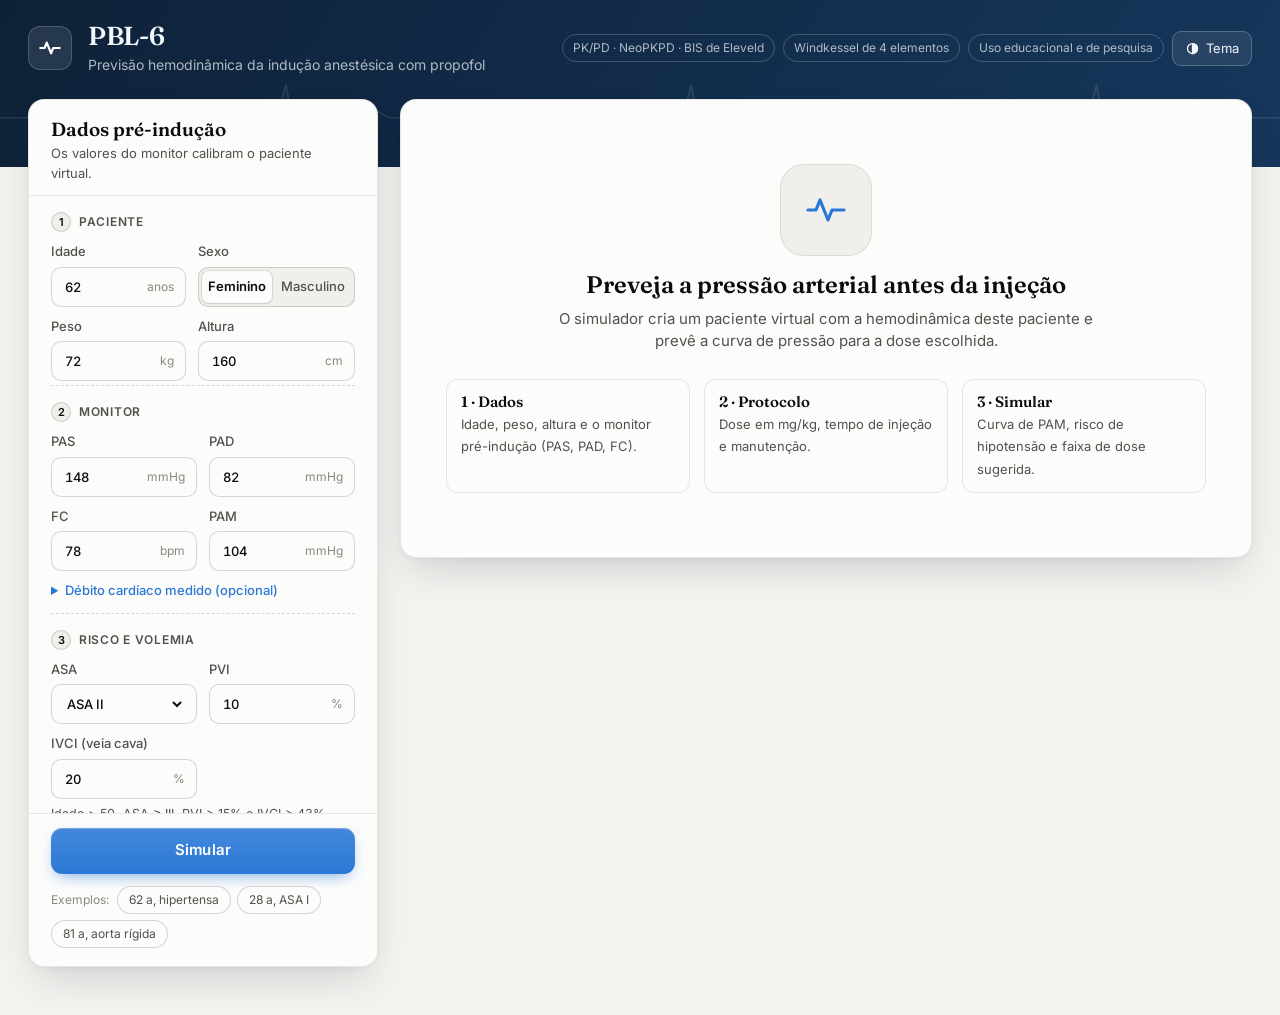
==== commit 79010204: "Validação, rodada 1: rastreabilidade linha a linha e correções Correções no modelo - BIS de Eleveld:" ====
--- a/app/index.html
+++ b/app/index.html
@@ -261,7 +261,7 @@
       <div class="sub">Previsão hemodinâmica da indução anestésica com propofol</div>
     </div>
     <div class="tags">
-      <span class="tag">PK/PD · NeoPKPD</span>
+      <span class="tag">PK/PD · NeoPKPD · BIS de Eleveld</span>
       <span class="tag">Windkessel de 4 elementos</span>
       <span class="tag">Uso educacional e de pesquisa</span>
       <button class="icon-btn" id="tema" title="Alternar tema claro/escuro" aria-label="Alternar tema claro/escuro">
@@ -296,7 +296,7 @@
           <label class="f">PAS<div class="inp"><input id="pas" type="number" inputmode="decimal" min="60" max="250" value="148"><span class="u">mmHg</span></div></label>
           <label class="f">PAD<div class="inp"><input id="pad" type="number" inputmode="decimal" min="30" max="150" value="82"><span class="u">mmHg</span></div></label>
           <label class="f">FC<div class="inp"><input id="fc" type="number" inputmode="decimal" min="35" max="160" value="78"><span class="u">bpm</span></div></label>
-          <label class="f">PAM (opcional)<div class="inp"><input id="pam" type="number" inputmode="decimal" placeholder="calculada"><span class="u">mmHg</span></div></label>
+          <label class="f">PAM<div class="inp"><input id="pam" type="number" inputmode="decimal" min="40" max="200" value="104"><span class="u">mmHg</span></div></label>
         </div>
         <details class="opt"><summary>Débito cardíaco medido (opcional)</summary>
           <label class="f">DC<div class="inp"><input id="dc" type="number" inputmode="decimal" step="0.1" placeholder="estimado: 3,0 L/min/m² × sup. corporal"><span class="u">L/min</span></div></label>
@@ -310,10 +310,8 @@
             <option value="4">ASA IV</option><option value="5">ASA V</option></select></div></label>
           <label class="f">PVI<div class="inp"><input id="pvi" type="number" inputmode="decimal" min="0" max="60" value="10"><span class="u">%</span></div></label>
           <label class="f">IVCI (veia cava)<div class="inp"><input id="ivci" type="number" inputmode="decimal" min="0" max="100" value="20"><span class="u">%</span></div></label>
-          <label class="f">SpO₂<div class="inp"><input id="spo2" type="number" inputmode="decimal" min="70" max="100" value="98"><span class="u">%</span></div></label>
-          <label class="f">Glicemia<div class="inp"><input id="glicemia" type="number" inputmode="decimal" min="40" max="500" value="95"><span class="u">mg/dL</span></div></label>
-        </div>
-        <div class="dose-total">Idade &gt; 50, ASA ≥ III, PVI &gt; 13% e IVCI &gt; 40% aumentam a sensibilidade ao propofol. SpO₂ e glicemia são registradas, mas ainda não entram no modelo.</div>
+        </div>
+        <div class="dose-total">Idade &gt; 50, ASA ≥ III, PVI &gt; 15% e IVCI &gt; 43% aumentam a sensibilidade ao propofol.</div>
       </fieldset>
       <fieldset>
         <legend><span class="n">4</span>Protocolo de indução</legend>
@@ -330,7 +328,7 @@
           <label class="f">Manutenção<div class="inp"><input id="manut" type="number" min="0" max="300" step="10" value="100"><span class="u">µg/kg/min</span></div></label>
         </div>
         <label class="f" style="margin-top:10px">Modelo farmacocinético<div class="inp"><select id="modelo">
-          <option value="schnider" selected>Schnider</option><option value="marsh">Marsh</option></select></div></label>
+          <option value="schnider" selected>Schnider</option><option value="marsh">Marsh</option><option value="eleveld">Eleveld</option></select></div></label>
       </fieldset>
       </div>
       <div class="form-ft">
@@ -375,8 +373,8 @@
       <div class="tiles">
         <div class="tile"><div class="k">PAM basal → mínima</div><div class="v" id="tNadir"></div><div class="s" id="tNadirS"></div></div>
         <div class="tile"><div class="k">Tempo com PAM &lt; 65</div><div class="v" id="t65"></div><div class="s" id="t65S"></div></div>
-        <div class="tile"><div class="k">Chance de PAM &lt; 65</div><div class="v" id="p65"></div><div class="s">considerando a variabilidade entre pacientes</div></div>
-        <div class="tile"><div class="k">Chance de PAM &lt; 55</div><div class="v" id="p55"></div><div class="s">limiar associado a lesão de órgãos</div></div>
+        <div class="tile"><div class="k">Queda da PAM</div><div class="v" id="tQueda"></div><div class="s" id="tQuedaS"></div></div>
+        <div class="tile"><div class="k">Tempo com PAM &lt; 55</div><div class="v" id="t55"></div><div class="s">limiar associado a lesão renal e miocárdica</div></div>
         <div class="tile"><div class="k">Hipnose (BIS &lt; 60)</div><div class="v" id="tBis"></div><div class="s" id="tBisS"></div></div>
       </div>
 
@@ -391,8 +389,8 @@
       <div class="grid2c">
         <section class="card"><div class="hd"><span class="idx">02</span><h2>Frequência cardíaca</h2><span class="hint">bpm</span></div><div class="bd"><div class="chart" id="chFC"></div></div></section>
         <section class="card"><div class="hd"><span class="idx">03</span><h2>Débito cardíaco</h2><span class="hint">L/min</span></div><div class="bd"><div class="chart" id="chDC"></div></div></section>
-        <section class="card"><div class="hd"><span class="idx">04</span><h2>Profundidade anestésica (BIS)</h2><span class="hint">faixa-alvo 40–60</span></div><div class="bd"><div class="chart" id="chBIS"></div></div></section>
-        <section class="card"><div class="hd"><span class="idx">05</span><h2>Concentração de propofol</h2><span class="hint">µg/ml · NeoPKPD</span></div><div class="bd"><div class="legend" id="legCE"></div><div class="chart" id="chCE"></div></div></section>
+        <section class="card"><div class="hd"><span class="idx">04</span><h2>Profundidade anestésica (BIS)</h2><span class="hint">Eleveld 2018 completo (PK, ke0 e atraso) · faixa-alvo 40–60</span></div><div class="bd"><div class="chart" id="chBIS"></div></div></section>
+        <section class="card"><div class="hd"><span class="idx">05</span><h2>Concentração de propofol</h2><span class="hint">µg/ml · modelo PK escolhido · move a hemodinâmica</span></div><div class="bd"><div class="legend" id="legCE"></div><div class="chart" id="chCE"></div></div></section>
       </div>
 
       <section class="card">
@@ -426,11 +424,12 @@
 
       <section class="card">
         <div class="bd foot" style="padding-top:18px">
-          <p class="disclaimer"><b>Uso educacional e de pesquisa.</b> PK/PD do propofol pelo NeoPKPD (Schnider ou Marsh,
-            BIS de Eleveld) acoplada a um Windkessel de 4 elementos (windkessel-id, Stergiopulos 1999), seguindo o modelo
-            PropofolPBL do grupo. Os parâmetros do efeito hemodinâmico e da sensibilidade são ilustrativos e ainda não foram
-            ajustados nem validados com dados de pacientes; o modelo não considera opioides, laringoscopia, fluidos ou
-            vasopressores. A decisão clínica é sempre do anestesiologista.</p>
+          <p class="disclaimer"><b>Uso educacional e de pesquisa.</b> PK do propofol pelo NeoPKPD (Schnider, Marsh ou
+            Eleveld) acoplada a um Windkessel de 4 elementos (windkessel-id, Stergiopulos 1999), seguindo o modelo
+            PropofolPBL do grupo; BIS pelo modelo de Eleveld 2018 completo. Os parâmetros do efeito hemodinâmico e da
+            sensibilidade são ilustrativos e ainda não foram ajustados nem validados com dados de pacientes (ver
+            docs/validacao.md); o modelo não considera opioides, laringoscopia, fluidos ou vasopressores. A decisão clínica
+            é sempre do anestesiologista.</p>
           <div class="actions">
             <button class="icon-btn" id="print"><svg viewBox="0 0 24 24" fill="none" stroke="currentColor" stroke-width="2" stroke-linejoin="round"><path d="M6 9V3h12v6M6 18H4v-7h16v7h-2M7 14h10v7H7z"/></svg>Imprimir / salvar PDF</button>
             <button class="icon-btn" id="csv"><svg viewBox="0 0 24 24" fill="none" stroke="currentColor" stroke-width="2" stroke-linecap="round" stroke-linejoin="round"><path d="M12 3v12M7 10l5 5 5-5M4 20h16"/></svg>Baixar curva (CSV)</button>
@@ -479,24 +478,23 @@
 atualizaDose();
 
 const EXEMPLOS = [
-  { idade: 62, sexo: "F", peso: 72, altura: 160, pas: 148, pad: 82, fc: 78, asa: 2, pvi: 12, ivci: 25, dose: 1.5 },
-  { idade: 28, sexo: "M", peso: 80, altura: 180, pas: 124, pad: 72, fc: 74, asa: 1, pvi: 9, ivci: 15, dose: 2.0 },
-  { idade: 81, sexo: "M", peso: 64, altura: 168, pas: 168, pad: 76, fc: 64, asa: 3, pvi: 18, ivci: 45, dose: 1.5 },
+  { idade: 62, sexo: "F", peso: 72, altura: 160, pas: 148, pad: 82, pam: 104, fc: 78, asa: 2, pvi: 12, ivci: 25, dose: 1.5 },
+  { idade: 28, sexo: "M", peso: 80, altura: 180, pas: 124, pad: 72, pam: 89, fc: 74, asa: 1, pvi: 9, ivci: 15, dose: 2.0 },
+  { idade: 81, sexo: "M", peso: 64, altura: 168, pas: 168, pad: 76, pam: 107, fc: 64, asa: 3, pvi: 18, ivci: 45, dose: 1.5 },
 ];
 document.querySelectorAll("[data-ex]").forEach(b => b.onclick = () => {
   const e = EXEMPLOS[+b.dataset.ex];
-  for (const k of ["idade", "peso", "altura", "pas", "pad", "fc", "asa", "pvi", "ivci"]) $(k).value = e[k];
-  $("pam").value = ""; $("dc").value = ""; $("dose").value = $("doseR").value = e.dose;
+  for (const k of ["idade", "peso", "altura", "pas", "pad", "pam", "fc", "asa", "pvi", "ivci"]) $(k).value = e[k];
+  $("dc").value = ""; $("dose").value = $("doseR").value = e.dose;
   setSexo(e.sexo); atualizaDose(); simular();
 });
 
 function coletar() {
   const v = id => $(id).value.trim();
-  const p = { idade: v("idade"), sexo, peso: v("peso"), altura: v("altura"), pas: v("pas"), pad: v("pad"), fc: v("fc") };
-  for (const k in p) if (p[k] === "") throw new Error("Preencha todos os campos do paciente e do monitor.");
-  if (v("pam")) p.pam = v("pam");
+  const p = { idade: v("idade"), sexo, peso: v("peso"), altura: v("altura"), pas: v("pas"), pad: v("pad"), pam: v("pam"), fc: v("fc") };
+  for (const k in p) if (p[k] === "") throw new Error("Preencha todos os campos do paciente e do monitor (inclusive a PAM).");
   if (v("dc")) p.dc = v("dc");
-  for (const k of ["asa", "pvi", "ivci", "spo2", "glicemia"]) if (v(k)) p[k] = v(k);
+  for (const k of ["asa", "pvi", "ivci"]) if (v(k)) p[k] = v(k);
   return { paciente: p, protocolo: { dose_mgkg: v("dose"), duracao_bolus_s: v("dur"), manutencao_ugkgmin: v("manut") || 0,
                                      modelo_pk: v("modelo") } };
 }
@@ -509,7 +507,7 @@
 }
 
 // ---------------------------------------------------------------- simulação
-let ultimo = null, inc = null, doses = null, pedido = 0;
+let ultimo = null, doses = null, pedido = 0;
 $("form").onsubmit = e => { e.preventDefault(); simular(); };
 
 async function simular() {
@@ -522,7 +520,7 @@
   try {
     const r = await post("/api/simular", corpo);
     if (meu !== pedido) return;
-    ultimo = r; inc = null; doses = null; ultimo.corpo = corpo;
+    ultimo = r; doses = null; ultimo.corpo = corpo;
     $("vazio").classList.add("hidden"); $("res").classList.remove("hidden");
     $("dosesLoad").classList.remove("hidden"); $("dosesOk").classList.add("hidden");
     renderTudo();
@@ -530,7 +528,6 @@
   finally { if (meu === pedido) { $("btn").disabled = false; $("btnTxt").textContent = "Simular"; } }
   if (meu !== pedido || !ultimo) return;
   try { const d = await post("/api/doses", corpo); if (meu === pedido) { doses = d; renderDoses(); } } catch (e) {}
-  try { const i = await post("/api/incerteza", { ...corpo, n: 100 }); if (meu === pedido) { inc = i; renderTudo(); } } catch (e) {}
 }
 function mostraErro(m) { $("err").textContent = m; $("err").style.display = "block"; }
 
@@ -658,11 +655,11 @@
 };
 const minTip = x => `${fmt(x, 1)} min após o bolus`;
 
-// régua da PAM: faixas < 55, 55–65 e ≥ 65 mmHg com a PAM basal, a mínima prevista e a faixa de 90%
-function meter(box, mt, inc) {
+// régua da PAM: faixas < 55, 55–65 e ≥ 65 mmHg com a PAM basal e a mínima prevista
+function meter(box, mt) {
   box.innerHTML = "";
   const W = Math.max(box.clientWidth, 280), H = 74, m = { l: 8, r: 8 };
-  const lo = 40, hi = Math.max(100, Math.ceil((Math.max(mt.pam_basal, inc ? inc.nadir_p95 : 0) + 6) / 10) * 10);
+  const lo = 40, hi = Math.max(100, Math.ceil((mt.pam_basal + 6) / 10) * 10);
   const X = v => m.l + (Math.min(Math.max(v, lo), hi) - lo) / (hi - lo) * (W - m.l - m.r);
   const svg = el("svg", { viewBox: `0 0 ${W} ${H}`, height: H, role: "img",
     "aria-label": `PAM basal ${fmt(mt.pam_basal)} e mínima prevista ${fmt(mt.pam_nadir)} mmHg` }, box);
@@ -677,11 +674,6 @@
     el("text", { x: X(v), y: yb + hb + 16, "text-anchor": "middle", "font-size": 11, fill: css("--muted") }, svg).textContent = v;
   }
   el("text", { x: X(hi), y: yb + hb + 30, "text-anchor": "end", "font-size": 11, fill: css("--muted") }, svg).textContent = "PAM (mmHg)";
-  if (inc) {
-    const yw = yb - 6;
-    el("line", { x1: X(inc.nadir_p05), x2: X(inc.nadir_p95), y1: yw, y2: yw, stroke: css("--ink-2"), "stroke-width": 1.5 }, svg);
-    [inc.nadir_p05, inc.nadir_p95].forEach(v => el("line", { x1: X(v), x2: X(v), y1: yw - 4, y2: yw + 4, stroke: css("--ink-2"), "stroke-width": 1.5 }, svg));
-  }
   el("line", { x1: X(mt.pam_nadir), x2: X(mt.pam_basal), y1: yb + hb / 2, y2: yb + hb / 2, stroke: css("--ink"), "stroke-width": 2, opacity: .55 }, svg);
   el("circle", { cx: X(mt.pam_basal), cy: yb + hb / 2, r: 6, fill: css("--surface"), stroke: css("--ink"), "stroke-width": 2 }, svg);
   el("circle", { cx: X(mt.pam_nadir), cy: yb + hb / 2, r: 7, fill: css("--ink"), stroke: css("--surface"), "stroke-width": 2.5 }, svg);
@@ -692,8 +684,7 @@
     if (anchor === "end" && x - w < 0) { t.setAttribute("text-anchor", "start"); t.setAttribute("x", 0); }
     if (anchor === "start" && x + w > W) { t.setAttribute("text-anchor", "end"); t.setAttribute("x", W); }
   };
-  lab(X(mt.pam_nadir) + 6, `mínima <tspan font-weight="600" fill="${css("--ink")}">${fmt(mt.pam_nadir)}</tspan>` +
-    (inc ? ` · 90%: ${fmt(inc.nadir_p05)}–${fmt(inc.nadir_p95)}` : ""), "end");
+  lab(X(mt.pam_nadir) + 6, `mínima <tspan font-weight="600" fill="${css("--ink")}">${fmt(mt.pam_nadir)}</tspan>`, "end");
   lab(X(mt.pam_basal) - 6, `basal <tspan font-weight="600" fill="${css("--ink")}">${fmt(mt.pam_basal)}</tspan>`, "start");
 }
 
@@ -707,17 +698,17 @@
   const dose = r.corpo.protocolo;
   $("riskTxt").innerHTML = `Com <b>${fmt(+dose.dose_mgkg, 2)} mg/kg (${fmt(r.dose_mg)} mg)</b>, a PAM prevista cai de
     <b>${fmt(mt.pam_basal)}</b> para <b>${fmt(mt.pam_nadir)} mmHg</b> em ${fmt(mt.t_nadir, 1)} min (−${fmt(mt.queda_pct)}%).
-    <small>${mt.risco === "ALTO" ? "A curva típica cruza 55 mmHg." : mt.risco === "MODERADO"
-      ? "Queda acima de 30% ou PAM abaixo de 65 mmHg por pelo menos 1 minuto." : "A curva típica fica acima de 65 mmHg, com queda menor que 30%."}
-      ${inc ? ` Considerando a variabilidade entre pacientes, a PAM mínima fica entre ${fmt(inc.nadir_p05)} e ${fmt(inc.nadir_p95)} mmHg em 90% dos casos.` : ""}</small>`;
-  meter($("meter"), mt, inc);
+    <small>${mt.risco === "ALTO" ? "A PAM mínima prevista fica abaixo de 55 mmHg." : mt.risco === "MODERADO"
+      ? "A PAM mínima prevista fica entre 55 e 65 mmHg." : "A PAM mínima prevista fica em 65 mmHg ou mais."}</small>`;
+  meter($("meter"), mt);
   // blocos
   $("tNadir").innerHTML = `${fmt(mt.pam_basal)} → ${fmt(mt.pam_nadir)} <small>mmHg</small>`;
   $("tNadirS").textContent = `em ${fmt(mt.t_nadir, 1)} min · PA mínima ${fmt(mt.pas_nadir)}/${fmt(mt.pad_nadir)}`;
   $("t65").innerHTML = `${fmt(mt.min_abaixo_65, 1)} <small>min</small>`;
-  $("t65S").textContent = mt.min_abaixo_55 > 0 ? `${fmt(mt.min_abaixo_55, 1)} min abaixo de 55 mmHg` : "nenhum minuto abaixo de 55 mmHg";
-  $("p65").innerHTML = inc ? `${fmt(100 * inc.prob65)}<small>%</small>` : '<small class="loading-dots">calculando</small>';
-  $("p55").innerHTML = inc ? `${fmt(100 * inc.prob55)}<small>%</small>` : '<small class="loading-dots">calculando</small>';
+  $("t65S").textContent = "limiar associado a lesão de órgãos";
+  $("tQueda").innerHTML = `${fmt(mt.queda_pct)}<small>%</small>`;
+  $("tQuedaS").textContent = `da PAM basal, em ${fmt(mt.t_nadir, 1)} min`;
+  $("t55").innerHTML = `${fmt(mt.min_abaixo_55, 1)} <small>min</small>`;
   $("tBis").innerHTML = mt.t_hipnose != null ? `${fmt(mt.t_hipnose, 1)} <small>min</small>` : "não atingida";
   $("tBisS").textContent = `BIS mínimo ${fmt(mt.bis_min)} · ${fmt(mt.tempo_hipnose, 1)} min abaixo de 60`;
 
@@ -725,8 +716,6 @@
   const S1 = css("--s1"), S2 = css("--s2"), S3 = css("--s3"), S4 = css("--s4");
   const bands = [{ x: b.t, lo: b.pad, hi: b.pas, color: css("--band-pa") }];
   const leg = [{ cor: S1, txt: "PAM prevista" }, { cor: css("--band-pa"), tipo: "box", txt: "PAS–PAD" }];
-  if (inc) { bands.push({ x: inc.t, lo: inc.p05, hi: inc.p95, color: css("--band"), label: "PAM, faixa 90%" });
-    leg.push({ cor: css("--band"), tipo: "box", txt: "faixa de 90% (variabilidade entre pacientes)" }); }
   leg.push({ cor: css("--serious"), tipo: "dash", txt: "65 mmHg" }, { cor: css("--crit"), tipo: "dash", txt: "55 mmHg" });
   legenda($("legPA"), leg);
   chart($("chPA"), { h: 300, xMin: Math.min(...b.t), xMax: xmax, xLabel: "minutos após o início do bolus", xTip: minTip,
@@ -770,7 +759,8 @@
     ["Sensibilidade ao propofol (s)", `${fmt(v.s, 2)}×`],
     ["IMC / massa magra", `${fmt(v.imc, 1)} kg/m² / ${fmt(v.lbm, 1)} kg`],
     [`PK ${v.modelo_pk}: CL / V1 / V2 / V3`, `${fmt(v.cl, 2)} / ${fmt(v.v1, 2)} / ${fmt(v.v2, 1)} / ${fmt(v.v3)}`],
-    ["ke0 (sítio efetor)", `${fmt(v.ke0, 3)} /min`],
+    ["ke0 (sítio efetor, hemodinâmica)", `${fmt(v.ke0, 3)} /min`],
+    ["BIS (Eleveld): ke0 / atraso", `${fmt(v.ke0_bis, 3)} /min / ${fmt(v.atraso_bis)} s`],
     ["Ce50 do BIS (Eleveld, idade)", `${fmt(v.ce50_bis, 2)} µg/ml`],
     ["Calibração", v.convergiu ? "PAM e pressão de pulso reproduzidas" : "pressão de pulso não atingida — interpretar com cautela"]];
   $("params").innerHTML = P.map(([k, x]) => `<div><dt>${k}</dt><dd>${x}</dd></div>`).join("");
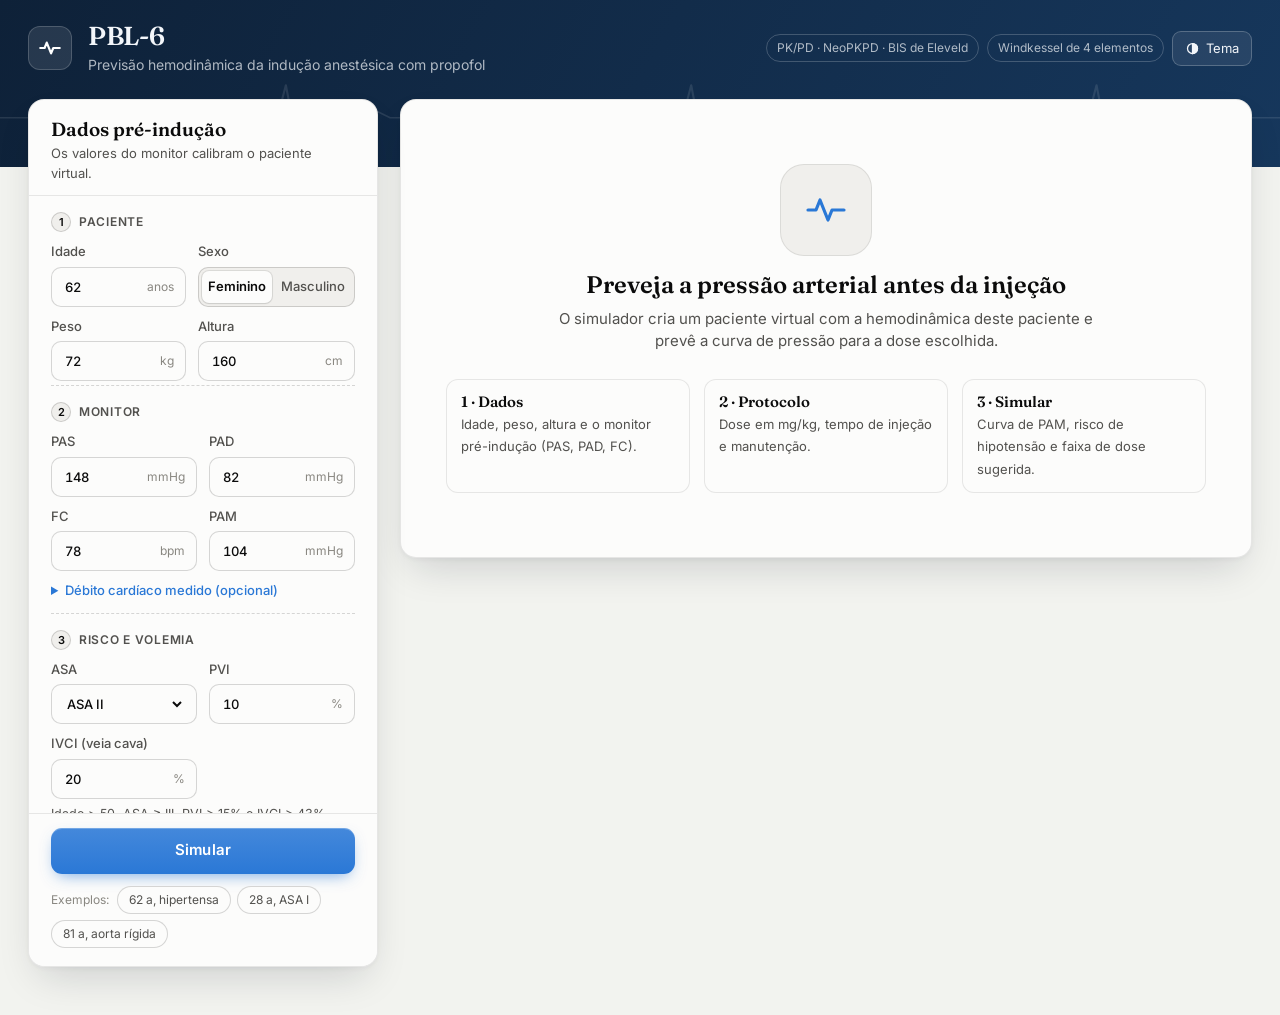
==== commit 66d29768: "Index" ====
--- a/app/index.html
+++ b/app/index.html
@@ -3,7 +3,7 @@
 <head>
 <meta charset="utf-8">
 <meta name="viewport" content="width=device-width, initial-scale=1">
-<title>PBL-6 — Indução com Propofol</title>
+<title>PBL-6° Semestre — Modelagem In Silico para Predição Hemodinâmica da Resposta de Indução Anestésica via Propofol </title>
 <link rel="preconnect" href="https://fonts.googleapis.com">
 <link rel="preconnect" href="https://fonts.gstatic.com" crossorigin>
 <link href="https://fonts.googleapis.com/css2?family=Fraunces:opsz,wght@9..144,500;9..144,600&family=Inter:wght@400;500;600;700&display=swap" rel="stylesheet">
@@ -263,7 +263,6 @@
     <div class="tags">
       <span class="tag">PK/PD · NeoPKPD · BIS de Eleveld</span>
       <span class="tag">Windkessel de 4 elementos</span>
-      <span class="tag">Uso educacional e de pesquisa</span>
       <button class="icon-btn" id="tema" title="Alternar tema claro/escuro" aria-label="Alternar tema claro/escuro">
         <svg viewBox="0 0 24 24" fill="none" stroke="currentColor" stroke-width="2">
           <circle cx="12" cy="12" r="8"/><path d="M12 4a8 8 0 0 1 0 16z" fill="currentColor"/></svg><span class="tema-txt">Tema</span></button>
